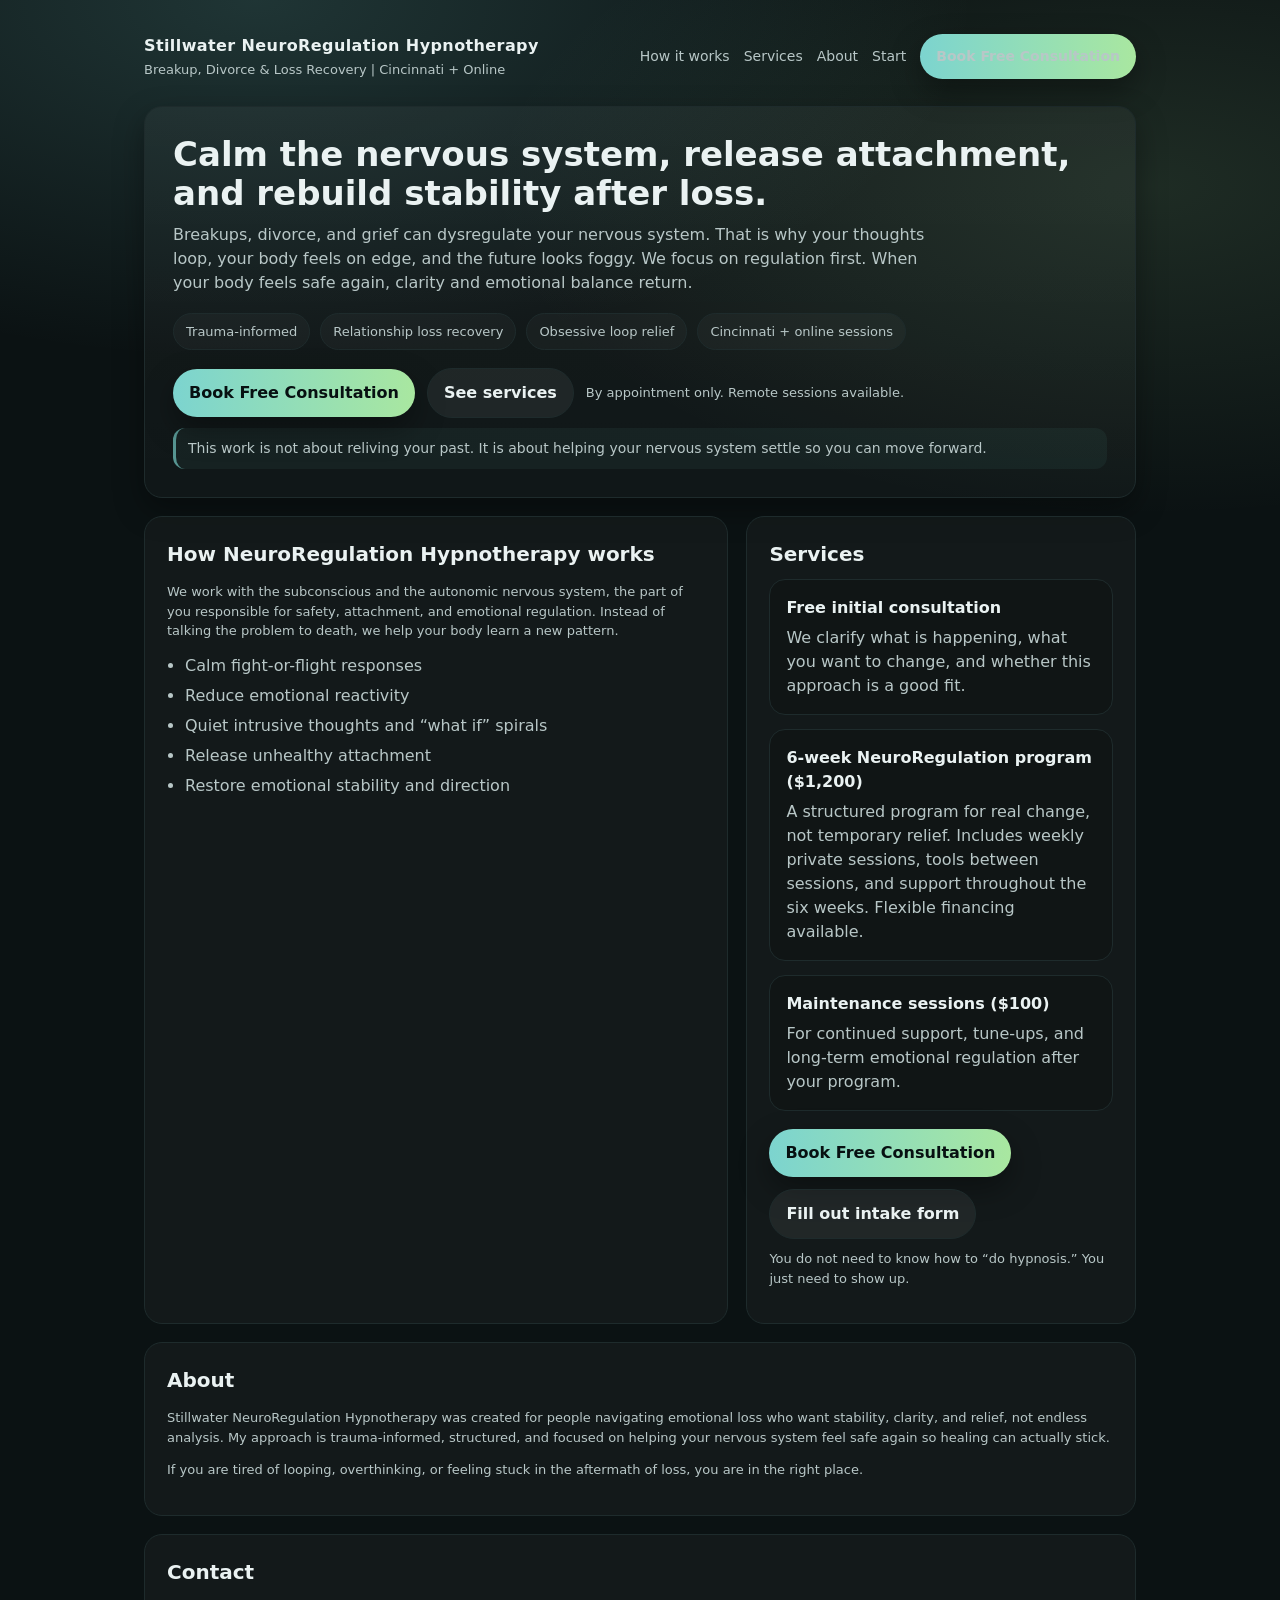
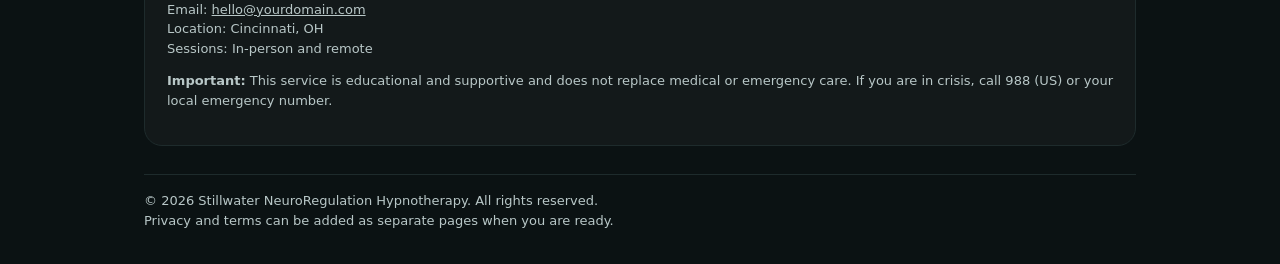
==== index.html @ e9eb73bf "Rename index-html to index.html" ====
<!doctype html>
<html lang="en">
<head>
  <meta charset="utf-8" />
  <meta name="viewport" content="width=device-width,initial-scale=1" />
  <title>Stillwater NeuroRegulation Hypnotherapy | Breakup, Divorce & Loss Recovery | Cincinnati + Online</title>
  <meta name="description" content="Trauma-informed NeuroRegulation Hypnotherapy for breakup, divorce, and grief recovery. Calm the nervous system, reduce obsessive loops, and rebuild emotional stability. Free consultation. Cincinnati + online." />
  <meta name="robots" content="index,follow" />
  <link rel="canonical" href="https://YOUR-USERNAME.github.io/YOUR-REPO/" />

  <meta property="og:title" content="Stillwater NeuroRegulation Hypnotherapy" />
  <meta property="og:description" content="Breakup, divorce, and loss recovery. Calm the nervous system, release attachment, rebuild emotional stability. Free consultation. Cincinnati + online." />
  <meta property="og:type" content="website" />
  <meta property="og:url" content="https://Stillwater.github.io/YOUR-REPO/" />
  <meta property="og:image" content="https://Stillwater NeuroRegulation Hypnotherapy.github.io/YOUR-REPO/assets/og-image.jpg" />

  <meta name="twitter:card" content="summary_large_image" />

  <style>
    :root{
      --bg:#0b1213;
      --panel:#0f1a1b;
      --text:#eaf2f2;
      --muted:#b8c7c7;
      --line:#1e2b2c;
      --accent:#7cd4cf;
      --accent2:#a9e7a0;
      --btn:#7cd4cf;
      --btnText:#071011;
      --shadow: 0 12px 30px rgba(0,0,0,.35);
      --radius: 18px;
      --max: 1040px;
    }
    *{box-sizing:border-box}
    body{
      margin:0;
      font-family: ui-sans-serif, system-ui, -apple-system, Segoe UI, Roboto, Helvetica, Arial, "Apple Color Emoji","Segoe UI Emoji";
      background: radial-gradient(1200px 600px at 20% 0%, rgba(124,212,207,.18), transparent 60%),
                  radial-gradient(1200px 600px at 90% 10%, rgba(169,231,160,.12), transparent 55%),
                  var(--bg);
      color:var(--text);
      line-height:1.5;
    }
    a{color:inherit}
    .wrap{max-width:var(--max); margin:0 auto; padding:24px}
    header{
      display:flex; align-items:center; justify-content:space-between; gap:16px;
      padding:10px 0 18px 0;
    }
    .brand{
      display:flex; flex-direction:column; gap:2px;
    }
    .brand strong{letter-spacing:.4px; font-size:16px}
    .brand span{color:var(--muted); font-size:13px}
    .toplinks{display:flex; gap:14px; flex-wrap:wrap; align-items:center}
    .toplinks a{color:var(--muted); text-decoration:none; font-size:14px}
    .toplinks a:hover{color:var(--text)}
    .btn{
      display:inline-block;
      padding:12px 16px;
      border-radius:999px;
      background:linear-gradient(90deg, var(--btn), var(--accent2));
      color:var(--btnText);
      text-decoration:none;
      font-weight:700;
      box-shadow: var(--shadow);
      border:0;
    }
    .btn:hover{transform: translateY(-1px)}
    .hero{
      margin-top:8px;
      border:1px solid var(--line);
      background: linear-gradient(180deg, rgba(255,255,255,.04), rgba(255,255,255,.02));
      border-radius: var(--radius);
      padding:28px;
      box-shadow: var(--shadow);
    }
    .hero h1{margin:0 0 10px 0; font-size:34px; line-height:1.15}
    .hero p{margin:0 0 14px 0; color:var(--muted); max-width:780px}
    .chips{display:flex; gap:10px; flex-wrap:wrap; margin:18px 0 18px 0}
    .chip{
      padding:8px 12px;
      border-radius:999px;
      border:1px solid var(--line);
      background: rgba(255,255,255,.03);
      color:var(--muted);
      font-size:13px;
    }
    .grid{
      display:grid;
      grid-template-columns: 1.2fr .8fr;
      gap:18px;
      margin-top:18px;
    }
    @media (max-width: 920px){
      .grid{grid-template-columns: 1fr}
      .hero h1{font-size:30px}
    }
    section.card{
      border:1px solid var(--line);
      background: rgba(255,255,255,.03);
      border-radius: var(--radius);
      padding:22px;
    }
    section.card h2{margin:0 0 10px 0; font-size:20px}
    .list{margin:10px 0 0 0; padding:0 0 0 18px; color:var(--muted)}
    .list li{margin:6px 0}
    .services{display:grid; gap:14px}
    .service{
      border:1px solid var(--line);
      background: rgba(0,0,0,.18);
      border-radius: 16px;
      padding:16px;
    }
    .service h3{margin:0 0 6px 0; font-size:16px}
    .service p{margin:0; color:var(--muted)}
    .price{font-weight:800; color:var(--text)}
    .cta{
      margin-top:18px;
      display:flex;
      gap:12px;
      flex-wrap:wrap;
      align-items:center;
    }
    .small{font-size:13px; color:var(--muted)}
    footer{
      margin:28px 0 10px 0;
      color:var(--muted);
      font-size:13px;
      border-top:1px solid var(--line);
      padding-top:16px;
    }
    .note{
      margin-top:10px;
      border-left:3px solid rgba(124,212,207,.65);
      padding:10px 12px;
      background: rgba(124,212,207,.06);
      border-radius: 12px;
      color:var(--muted);
      font-size:14px;
    }
  </style>

  <script type="application/ld+json">
  {
    "@context":"https://schema.org",
    "@type":"LocalBusiness",
    "name":"Stillwater NeuroRegulation Hypnotherapy",
    "description":"Trauma-informed NeuroRegulation Hypnotherapy for breakup, divorce, and loss recovery. Cincinnati + online.",
    "areaServed":["Cincinnati OH","Online"],
    "url":"https://YOUR-USERNAME.github.io/YOUR-REPO/",
    "telephone":"+1-XXX-XXX-XXXX",
    "email":"hello@yourdomain.com",
    "address":{
      "@type":"PostalAddress",
      "addressLocality":"Cincinnati",
      "addressRegion":"OH",
      "addressCountry":"US"
    }
  }
  </script>
</head>

<body>
  <div class="wrap">
    <header>
      <div class="brand">
        <strong>Stillwater NeuroRegulation Hypnotherapy</strong>
        <span>Breakup, Divorce & Loss Recovery | Cincinnati + Online</span>
      </div>
      <nav class="toplinks">
        <a href="#how">How it works</a>
        <a href="#services">Services</a>
        <a href="#about">About</a>
        <a href="#start">Start</a>
        <a class="btn" href=https://calendly.com/petrahypnosis/emotional-grounding-regulation-45-min target="_blank" rel="noreferrer">Book Free Consultation</a>
      </nav>
    </header>

    <main>
      <div class="hero">
        <h1>Calm the nervous system, release attachment, and rebuild stability after loss.</h1>
        <p>
          Breakups, divorce, and grief can dysregulate your nervous system. That is why your thoughts loop, your body feels on edge, and the future looks foggy.
          We focus on regulation first. When your body feels safe again, clarity and emotional balance return.
        </p>

        <div class="chips">
          <div class="chip">Trauma-informed</div>
          <div class="chip">Relationship loss recovery</div>
          <div class="chip">Obsessive loop relief</div>
          <div class="chip">Cincinnati + online sessions</div>
        </div>

        <div class="cta">
          <a class="btn" href="YOUR-CALENDLY-LINK" target="_blank" rel="noreferrer">Book Free Consultation</a>
          <a class="btn" style="background:rgba(255,255,255,.06); color:var(--text); border:1px solid var(--line); box-shadow:none" href="#services">See services</a>
          <span class="small">By appointment only. Remote sessions available.</span>
        </div>

        <div class="note">
          This work is not about reliving your past. It is about helping your nervous system settle so you can move forward.
        </div>
      </div>

      <div class="grid">
        <section class="card" id="how">
          <h2>How NeuroRegulation Hypnotherapy works</h2>
          <p class="small">
            We work with the subconscious and the autonomic nervous system, the part of you responsible for safety, attachment, and emotional regulation.
            Instead of talking the problem to death, we help your body learn a new pattern.
          </p>
          <ul class="list">
            <li>Calm fight-or-flight responses</li>
            <li>Reduce emotional reactivity</li>
            <li>Quiet intrusive thoughts and “what if” spirals</li>
            <li>Release unhealthy attachment</li>
            <li>Restore emotional stability and direction</li>
          </ul>
        </section>

        <section class="card" id="services">
          <h2>Services</h2>

          <div class="services">
            <div class="service">
              <h3>Free initial consultation</h3>
              <p>We clarify what is happening, what you want to change, and whether this approach is a good fit.</p>
            </div>

            <div class="service">
              <h3>6-week NeuroRegulation program <span class="price">($1,200)</span></h3>
              <p>
                A structured program for real change, not temporary relief. Includes weekly private sessions, tools between sessions, and support throughout the six weeks.
                Flexible financing available.
              </p>
            </div>

            <div class="service">
              <h3>Maintenance sessions <span class="price">($100)</span></h3>
              <p>For continued support, tune-ups, and long-term emotional regulation after your program.</p>
            </div>
          </div>

          <div class="cta" id="start">
            <a class="btn" href="YOUR-CALENDLY-LINK" target="_blank" rel="noreferrer">Book Free Consultation</a>
            <a class="btn" style="background:rgba(255,255,255,.06); color:var(--text); border:1px solid var(--line); box-shadow:none" href="YOUR-INTAKE-FORM-LINK" target="_blank" rel="noreferrer">Fill out intake form</a>
          </div>

          <p class="small" style="margin-top:10px">
            You do not need to know how to “do hypnosis.” You just need to show up.
          </p>
        </section>
      </div>

      <section class="card" id="about" style="margin-top:18px">
        <h2>About</h2>
        <p class="small">
          Stillwater NeuroRegulation Hypnotherapy was created for people navigating emotional loss who want stability, clarity, and relief, not endless analysis.
          My approach is trauma-informed, structured, and focused on helping your nervous system feel safe again so healing can actually stick.
        </p>
        <p class="small">
          If you are tired of looping, overthinking, or feeling stuck in the aftermath of loss, you are in the right place.
        </p>
      </section>

      <section class="card" style="margin-top:18px">
        <h2>Contact</h2>
        <p class="small">
          Email: <a href="mailto:hello@yourdomain.com">hello@yourdomain.com</a><br />
          Location: Cincinnati, OH<br />
          Sessions: In-person and remote
        </p>
        <p class="small">
          <strong>Important:</strong> This service is educational and supportive and does not replace medical or emergency care.
          If you are in crisis, call 988 (US) or your local emergency number.
        </p>
      </section>
    </main>

    <footer>
      <div>© <span id="y"></span> Stillwater NeuroRegulation Hypnotherapy. All rights reserved.</div>
      <div class="small">Privacy and terms can be added as separate pages when you are ready.</div>
    </footer>
  </div>

  <script>
    document.getElementById("y").textContent = new Date().getFullYear();
  </script>
</body>
</html>
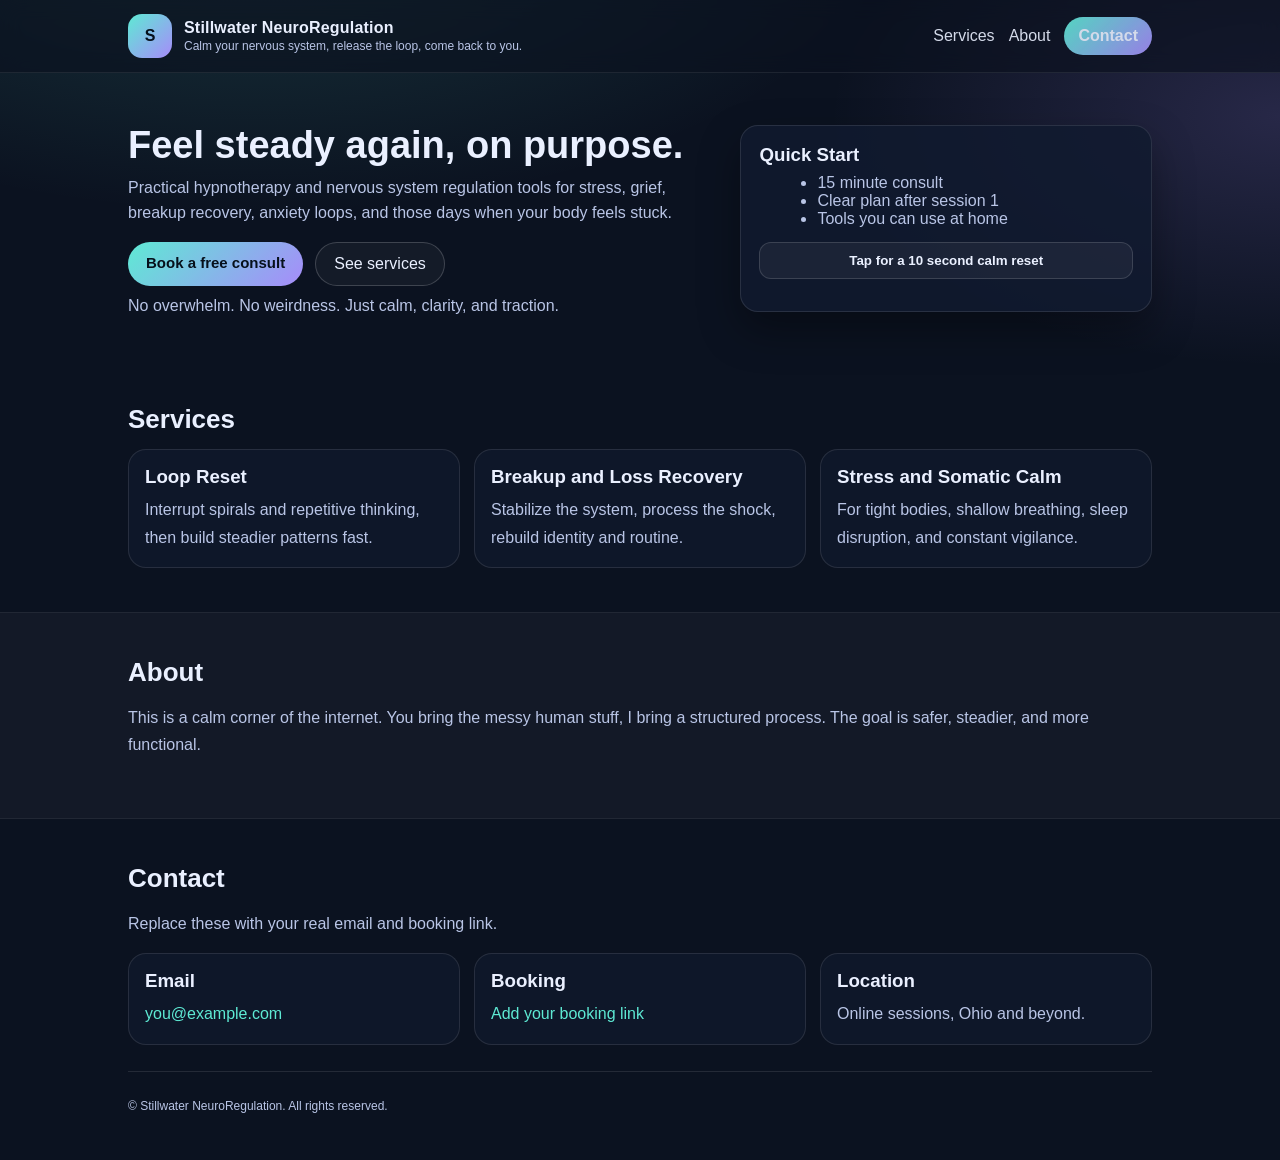
==== commit aa1e0651: "Revise index.html for SEO and content updates Updated meta tags and styles for improved SEO and user" ====
--- a/index.html
+++ b/index.html
@@ -2,290 +2,120 @@
 <html lang="en">
 <head>
   <meta charset="utf-8" />
-  <meta name="viewport" content="width=device-width,initial-scale=1" />
-  <title>Stillwater NeuroRegulation Hypnotherapy | Breakup, Divorce & Loss Recovery | Cincinnati + Online</title>
-  <meta name="description" content="Trauma-informed NeuroRegulation Hypnotherapy for breakup, divorce, and grief recovery. Calm the nervous system, reduce obsessive loops, and rebuild emotional stability. Free consultation. Cincinnati + online." />
-  <meta name="robots" content="index,follow" />
-  <link rel="canonical" href="https://YOUR-USERNAME.github.io/YOUR-REPO/" />
+  <meta name="viewport" content="width=device-width, initial-scale=1" />
+  <title>Stillwater NeuroRegulation Hypnotherapy</title>
+  <meta name="description" content="Calm your nervous system, release stress loops, and feel like yourself again." />
 
   <meta property="og:title" content="Stillwater NeuroRegulation Hypnotherapy" />
-  <meta property="og:description" content="Breakup, divorce, and loss recovery. Calm the nervous system, release attachment, rebuild emotional stability. Free consultation. Cincinnati + online." />
+  <meta property="og:description" content="Calm your nervous system, release stress loops, and feel like yourself again." />
   <meta property="og:type" content="website" />
-  <meta property="og:url" content="https://Stillwater.github.io/YOUR-REPO/" />
-  <meta property="og:image" content="https://Stillwater NeuroRegulation Hypnotherapy.github.io/YOUR-REPO/assets/og-image.jpg" />
 
-  <meta name="twitter:card" content="summary_large_image" />
-
-  <style>
-    :root{
-      --bg:#0b1213;
-      --panel:#0f1a1b;
-      --text:#eaf2f2;
-      --muted:#b8c7c7;
-      --line:#1e2b2c;
-      --accent:#7cd4cf;
-      --accent2:#a9e7a0;
-      --btn:#7cd4cf;
-      --btnText:#071011;
-      --shadow: 0 12px 30px rgba(0,0,0,.35);
-      --radius: 18px;
-      --max: 1040px;
-    }
-    *{box-sizing:border-box}
-    body{
-      margin:0;
-      font-family: ui-sans-serif, system-ui, -apple-system, Segoe UI, Roboto, Helvetica, Arial, "Apple Color Emoji","Segoe UI Emoji";
-      background: radial-gradient(1200px 600px at 20% 0%, rgba(124,212,207,.18), transparent 60%),
-                  radial-gradient(1200px 600px at 90% 10%, rgba(169,231,160,.12), transparent 55%),
-                  var(--bg);
-      color:var(--text);
-      line-height:1.5;
-    }
-    a{color:inherit}
-    .wrap{max-width:var(--max); margin:0 auto; padding:24px}
-    header{
-      display:flex; align-items:center; justify-content:space-between; gap:16px;
-      padding:10px 0 18px 0;
-    }
-    .brand{
-      display:flex; flex-direction:column; gap:2px;
-    }
-    .brand strong{letter-spacing:.4px; font-size:16px}
-    .brand span{color:var(--muted); font-size:13px}
-    .toplinks{display:flex; gap:14px; flex-wrap:wrap; align-items:center}
-    .toplinks a{color:var(--muted); text-decoration:none; font-size:14px}
-    .toplinks a:hover{color:var(--text)}
-    .btn{
-      display:inline-block;
-      padding:12px 16px;
-      border-radius:999px;
-      background:linear-gradient(90deg, var(--btn), var(--accent2));
-      color:var(--btnText);
-      text-decoration:none;
-      font-weight:700;
-      box-shadow: var(--shadow);
-      border:0;
-    }
-    .btn:hover{transform: translateY(-1px)}
-    .hero{
-      margin-top:8px;
-      border:1px solid var(--line);
-      background: linear-gradient(180deg, rgba(255,255,255,.04), rgba(255,255,255,.02));
-      border-radius: var(--radius);
-      padding:28px;
-      box-shadow: var(--shadow);
-    }
-    .hero h1{margin:0 0 10px 0; font-size:34px; line-height:1.15}
-    .hero p{margin:0 0 14px 0; color:var(--muted); max-width:780px}
-    .chips{display:flex; gap:10px; flex-wrap:wrap; margin:18px 0 18px 0}
-    .chip{
-      padding:8px 12px;
-      border-radius:999px;
-      border:1px solid var(--line);
-      background: rgba(255,255,255,.03);
-      color:var(--muted);
-      font-size:13px;
-    }
-    .grid{
-      display:grid;
-      grid-template-columns: 1.2fr .8fr;
-      gap:18px;
-      margin-top:18px;
-    }
-    @media (max-width: 920px){
-      .grid{grid-template-columns: 1fr}
-      .hero h1{font-size:30px}
-    }
-    section.card{
-      border:1px solid var(--line);
-      background: rgba(255,255,255,.03);
-      border-radius: var(--radius);
-      padding:22px;
-    }
-    section.card h2{margin:0 0 10px 0; font-size:20px}
-    .list{margin:10px 0 0 0; padding:0 0 0 18px; color:var(--muted)}
-    .list li{margin:6px 0}
-    .services{display:grid; gap:14px}
-    .service{
-      border:1px solid var(--line);
-      background: rgba(0,0,0,.18);
-      border-radius: 16px;
-      padding:16px;
-    }
-    .service h3{margin:0 0 6px 0; font-size:16px}
-    .service p{margin:0; color:var(--muted)}
-    .price{font-weight:800; color:var(--text)}
-    .cta{
-      margin-top:18px;
-      display:flex;
-      gap:12px;
-      flex-wrap:wrap;
-      align-items:center;
-    }
-    .small{font-size:13px; color:var(--muted)}
-    footer{
-      margin:28px 0 10px 0;
-      color:var(--muted);
-      font-size:13px;
-      border-top:1px solid var(--line);
-      padding-top:16px;
-    }
-    .note{
-      margin-top:10px;
-      border-left:3px solid rgba(124,212,207,.65);
-      padding:10px 12px;
-      background: rgba(124,212,207,.06);
-      border-radius: 12px;
-      color:var(--muted);
-      font-size:14px;
-    }
-  </style>
-
-  <script type="application/ld+json">
-  {
-    "@context":"https://schema.org",
-    "@type":"LocalBusiness",
-    "name":"Stillwater NeuroRegulation Hypnotherapy",
-    "description":"Trauma-informed NeuroRegulation Hypnotherapy for breakup, divorce, and loss recovery. Cincinnati + online.",
-    "areaServed":["Cincinnati OH","Online"],
-    "url":"https://YOUR-USERNAME.github.io/YOUR-REPO/",
-    "telephone":"+1-XXX-XXX-XXXX",
-    "email":"hello@yourdomain.com",
-    "address":{
-      "@type":"PostalAddress",
-      "addressLocality":"Cincinnati",
-      "addressRegion":"OH",
-      "addressCountry":"US"
-    }
-  }
-  </script>
+  <link rel="stylesheet" href="styles.css" />
 </head>
-
 <body>
-  <div class="wrap">
-    <header>
+  <header class="top">
+    <div class="wrap">
       <div class="brand">
-        <strong>Stillwater NeuroRegulation Hypnotherapy</strong>
-        <span>Breakup, Divorce & Loss Recovery | Cincinnati + Online</span>
+        <div class="logo" aria-hidden="true">S</div>
+        <div>
+          <h1>Stillwater NeuroRegulation</h1>
+          <p class="tag">Calm your nervous system, release the loop, come back to you.</p>
+        </div>
       </div>
-      <nav class="toplinks">
-        <a href="#how">How it works</a>
+      <nav class="nav">
         <a href="#services">Services</a>
         <a href="#about">About</a>
-        <a href="#start">Start</a>
-        <a class="btn" href=https://calendly.com/petrahypnosis/emotional-grounding-regulation-45-min target="_blank" rel="noreferrer">Book Free Consultation</a>
+        <a href="#contact" class="btn">Contact</a>
       </nav>
-    </header>
+    </div>
+  </header>
 
-    <main>
-      <div class="hero">
-        <h1>Calm the nervous system, release attachment, and rebuild stability after loss.</h1>
-        <p>
-          Breakups, divorce, and grief can dysregulate your nervous system. That is why your thoughts loop, your body feels on edge, and the future looks foggy.
-          We focus on regulation first. When your body feels safe again, clarity and emotional balance return.
-        </p>
-
-        <div class="chips">
-          <div class="chip">Trauma-informed</div>
-          <div class="chip">Relationship loss recovery</div>
-          <div class="chip">Obsessive loop relief</div>
-          <div class="chip">Cincinnati + online sessions</div>
+  <main>
+    <section class="hero">
+      <div class="wrap hero-grid">
+        <div>
+          <h2>Feel steady again, on purpose.</h2>
+          <p>
+            Practical hypnotherapy and nervous system regulation tools for stress, grief, breakup recovery,
+            anxiety loops, and those days when your body feels stuck.
+          </p>
+          <div class="cta">
+            <a class="btn big" href="#contact">Book a free consult</a>
+            <a class="ghost big" href="#services">See services</a>
+          </div>
+          <p class="micro">No overwhelm. No weirdness. Just calm, clarity, and traction.</p>
         </div>
 
-        <div class="cta">
-          <a class="btn" href="YOUR-CALENDLY-LINK" target="_blank" rel="noreferrer">Book Free Consultation</a>
-          <a class="btn" style="background:rgba(255,255,255,.06); color:var(--text); border:1px solid var(--line); box-shadow:none" href="#services">See services</a>
-          <span class="small">By appointment only. Remote sessions available.</span>
+        <div class="card">
+          <h3>Quick Start</h3>
+          <ul>
+            <li>15 minute consult</li>
+            <li>Clear plan after session 1</li>
+            <li>Tools you can use at home</li>
+          </ul>
+          <button class="mini" id="calmBtn" type="button">Tap for a 10 second calm reset</button>
+          <p class="tiny" id="calmText" aria-live="polite"></p>
+        </div>
+      </div>
+    </section>
+
+    <section id="services" class="section">
+      <div class="wrap">
+        <h2>Services</h2>
+        <div class="grid">
+          <div class="tile">
+            <h3>Loop Reset</h3>
+            <p>Interrupt spirals and repetitive thinking, then build steadier patterns fast.</p>
+          </div>
+          <div class="tile">
+            <h3>Breakup and Loss Recovery</h3>
+            <p>Stabilize the system, process the shock, rebuild identity and routine.</p>
+          </div>
+          <div class="tile">
+            <h3>Stress and Somatic Calm</h3>
+            <p>For tight bodies, shallow breathing, sleep disruption, and constant vigilance.</p>
+          </div>
+        </div>
+      </div>
+    </section>
+
+    <section id="about" class="section alt">
+      <div class="wrap">
+        <h2>About</h2>
+        <p>
+          This is a calm corner of the internet. You bring the messy human stuff, I bring a structured process.
+          The goal is safer, steadier, and more functional.
+        </p>
+      </div>
+    </section>
+
+    <section id="contact" class="section">
+      <div class="wrap">
+        <h2>Contact</h2>
+        <p>Replace these with your real email and booking link.</p>
+
+        <div class="contact">
+          <div class="tile">
+            <h3>Email</h3>
+            <p><a href="mailto:you@example.com">you@example.com</a></p>
+          </div>
+          <div class="tile">
+            <h3>Booking</h3>
+            <p><a href="#">Add your booking link</a></p>
+          </div>
+          <div class="tile">
+            <h3>Location</h3>
+            <p>Online sessions, Ohio and beyond.</p>
+          </div>
         </div>
 
-        <div class="note">
-          This work is not about reliving your past. It is about helping your nervous system settle so you can move forward.
-        </div>
+        <footer class="footer">
+          <p class="tiny">© <span id="year"></span> Stillwater NeuroRegulation. All rights reserved.</p>
+        </footer>
       </div>
+    </section>
+  </main>
 
-      <div class="grid">
-        <section class="card" id="how">
-          <h2>How NeuroRegulation Hypnotherapy works</h2>
-          <p class="small">
-            We work with the subconscious and the autonomic nervous system, the part of you responsible for safety, attachment, and emotional regulation.
-            Instead of talking the problem to death, we help your body learn a new pattern.
-          </p>
-          <ul class="list">
-            <li>Calm fight-or-flight responses</li>
-            <li>Reduce emotional reactivity</li>
-            <li>Quiet intrusive thoughts and “what if” spirals</li>
-            <li>Release unhealthy attachment</li>
-            <li>Restore emotional stability and direction</li>
-          </ul>
-        </section>
-
-        <section class="card" id="services">
-          <h2>Services</h2>
-
-          <div class="services">
-            <div class="service">
-              <h3>Free initial consultation</h3>
-              <p>We clarify what is happening, what you want to change, and whether this approach is a good fit.</p>
-            </div>
-
-            <div class="service">
-              <h3>6-week NeuroRegulation program <span class="price">($1,200)</span></h3>
-              <p>
-                A structured program for real change, not temporary relief. Includes weekly private sessions, tools between sessions, and support throughout the six weeks.
-                Flexible financing available.
-              </p>
-            </div>
-
-            <div class="service">
-              <h3>Maintenance sessions <span class="price">($100)</span></h3>
-              <p>For continued support, tune-ups, and long-term emotional regulation after your program.</p>
-            </div>
-          </div>
-
-          <div class="cta" id="start">
-            <a class="btn" href="YOUR-CALENDLY-LINK" target="_blank" rel="noreferrer">Book Free Consultation</a>
-            <a class="btn" style="background:rgba(255,255,255,.06); color:var(--text); border:1px solid var(--line); box-shadow:none" href="YOUR-INTAKE-FORM-LINK" target="_blank" rel="noreferrer">Fill out intake form</a>
-          </div>
-
-          <p class="small" style="margin-top:10px">
-            You do not need to know how to “do hypnosis.” You just need to show up.
-          </p>
-        </section>
-      </div>
-
-      <section class="card" id="about" style="margin-top:18px">
-        <h2>About</h2>
-        <p class="small">
-          Stillwater NeuroRegulation Hypnotherapy was created for people navigating emotional loss who want stability, clarity, and relief, not endless analysis.
-          My approach is trauma-informed, structured, and focused on helping your nervous system feel safe again so healing can actually stick.
-        </p>
-        <p class="small">
-          If you are tired of looping, overthinking, or feeling stuck in the aftermath of loss, you are in the right place.
-        </p>
-      </section>
-
-      <section class="card" style="margin-top:18px">
-        <h2>Contact</h2>
-        <p class="small">
-          Email: <a href="mailto:hello@yourdomain.com">hello@yourdomain.com</a><br />
-          Location: Cincinnati, OH<br />
-          Sessions: In-person and remote
-        </p>
-        <p class="small">
-          <strong>Important:</strong> This service is educational and supportive and does not replace medical or emergency care.
-          If you are in crisis, call 988 (US) or your local emergency number.
-        </p>
-      </section>
-    </main>
-
-    <footer>
-      <div>© <span id="y"></span> Stillwater NeuroRegulation Hypnotherapy. All rights reserved.</div>
-      <div class="small">Privacy and terms can be added as separate pages when you are ready.</div>
-    </footer>
-  </div>
-
-  <script>
-    document.getElementById("y").textContent = new Date().getFullYear();
-  </script>
+  <script src="script.js"></script>
 </body>
 </html>
--- a/styles.css
+++ b/styles.css
@@ -0,0 +1,159 @@
+:root{
+  --bg: #0b1220;
+  --panel: #111b2f;
+  --text: #eaf0ff;
+  --muted: #b9c5e6;
+  --accent: #5eead4;
+  --accent2: #a78bfa;
+  --shadow: 0 18px 40px rgba(0,0,0,.35);
+  --radius: 18px;
+  --max: 1060px;
+}
+
+*{ box-sizing: border-box; }
+html,body{
+  margin:0; padding:0;
+  font-family: -apple-system, BlinkMacSystemFont, "Segoe UI", Roboto, Arial, sans-serif;
+  background:
+    radial-gradient(1200px 600px at 20% -10%, rgba(94,234,212,.18), transparent 55%),
+    radial-gradient(900px 500px at 100% 10%, rgba(167,139,250,.18), transparent 50%),
+    var(--bg);
+  color: var(--text);
+}
+
+a{ color: var(--accent); text-decoration:none; }
+a:hover{ text-decoration: underline; }
+
+.wrap{ max-width: var(--max); margin: 0 auto; padding: 0 18px; }
+
+.top{
+  position: sticky;
+  top: 0;
+  backdrop-filter: blur(10px);
+  background: rgba(11,18,32,.65);
+  border-bottom: 1px solid rgba(255,255,255,.08);
+  z-index: 50;
+}
+
+.top .wrap{
+  display:flex;
+  align-items:center;
+  justify-content: space-between;
+  padding: 14px 18px;
+}
+
+.brand{ display:flex; gap: 12px; align-items:center; }
+.logo{
+  width: 44px; height: 44px; border-radius: 14px;
+  display:grid; place-items:center;
+  background: linear-gradient(135deg, var(--accent), var(--accent2));
+  color: #06101b;
+  font-weight: 800;
+}
+h1{ font-size: 16px; margin:0; letter-spacing:.2px; }
+.tag{ margin:2px 0 0; font-size:12px; color: var(--muted); }
+
+.nav{ display:flex; gap:14px; align-items:center; }
+.nav a{ color: var(--text); opacity:.9; }
+.nav a:hover{ opacity:1; text-decoration:none; }
+
+.btn{
+  display:inline-block;
+  padding: 10px 14px;
+  border-radius: 999px;
+  background: linear-gradient(135deg, var(--accent), var(--accent2));
+  color: #06101b;
+  font-weight: 700;
+  border: none;
+}
+.btn:hover{ text-decoration:none; filter: brightness(1.05); }
+.btn.big{ padding: 12px 18px; font-size: 15px; }
+
+.ghost{
+  display:inline-block;
+  padding: 12px 18px;
+  border-radius: 999px;
+  border: 1px solid rgba(255,255,255,.18);
+  color: var(--text);
+  background: rgba(255,255,255,.04);
+}
+.ghost:hover{ text-decoration:none; background: rgba(255,255,255,.07); }
+
+.hero{ padding: 52px 0 28px; }
+.hero-grid{
+  display:grid;
+  grid-template-columns: 1.3fr .9fr;
+  gap: 18px;
+  align-items: start;
+}
+
+.hero h2{ margin:0 0 10px; font-size: 38px; line-height: 1.08; }
+.hero p{ margin:0 0 14px; color: var(--muted); font-size: 16px; line-height: 1.55; }
+
+.cta{ display:flex; gap:12px; flex-wrap:wrap; margin:16px 0 8px; }
+.micro{ font-size: 12px; color: rgba(234,240,255,.75); }
+
+.card{
+  background: rgba(17,27,47,.85);
+  border: 1px solid rgba(255,255,255,.10);
+  border-radius: var(--radius);
+  padding: 18px;
+  box-shadow: var(--shadow);
+}
+.card h3{ margin:0 0 8px; }
+.card ul{ margin:0 0 14px 18px; color: var(--muted); }
+.mini{
+  width:100%;
+  padding: 10px 12px;
+  border-radius: 12px;
+  border: 1px solid rgba(255,255,255,.14);
+  background: rgba(255,255,255,.05);
+  color: var(--text);
+  font-weight: 700;
+}
+.mini:hover{ background: rgba(255,255,255,.08); cursor:pointer; }
+.tiny{ font-size: 12px; color: rgba(234,240,255,.72); margin:10px 0 0; }
+
+.section{ padding: 44px 0; }
+.section h2{ margin:0 0 14px; font-size: 26px; }
+.section p{ color: var(--muted); line-height: 1.7; }
+
+.alt{
+  background: rgba(255,255,255,.03);
+  border-top: 1px solid rgba(255,255,255,.06);
+  border-bottom: 1px solid rgba(255,255,255,.06);
+}
+
+.grid{
+  display:grid;
+  grid-template-columns: repeat(3, 1fr);
+  gap: 14px;
+}
+
+.tile{
+  background: rgba(17,27,47,.65);
+  border: 1px solid rgba(255,255,255,.10);
+  border-radius: var(--radius);
+  padding: 16px;
+}
+.tile h3{ margin:0 0 8px; }
+.tile p{ margin:0; }
+
+.contact{
+  display:grid;
+  grid-template-columns: repeat(3, 1fr);
+  gap: 14px;
+  margin-top: 14px;
+}
+
+.footer{
+  margin-top: 26px;
+  border-top: 1px solid rgba(255,255,255,.10);
+  padding-top: 14px;
+}
+
+@media (max-width: 860px){
+  .hero-grid{ grid-template-columns: 1fr; }
+  .grid, .contact{ grid-template-columns: 1fr; }
+  .nav{ display:none; }
+}
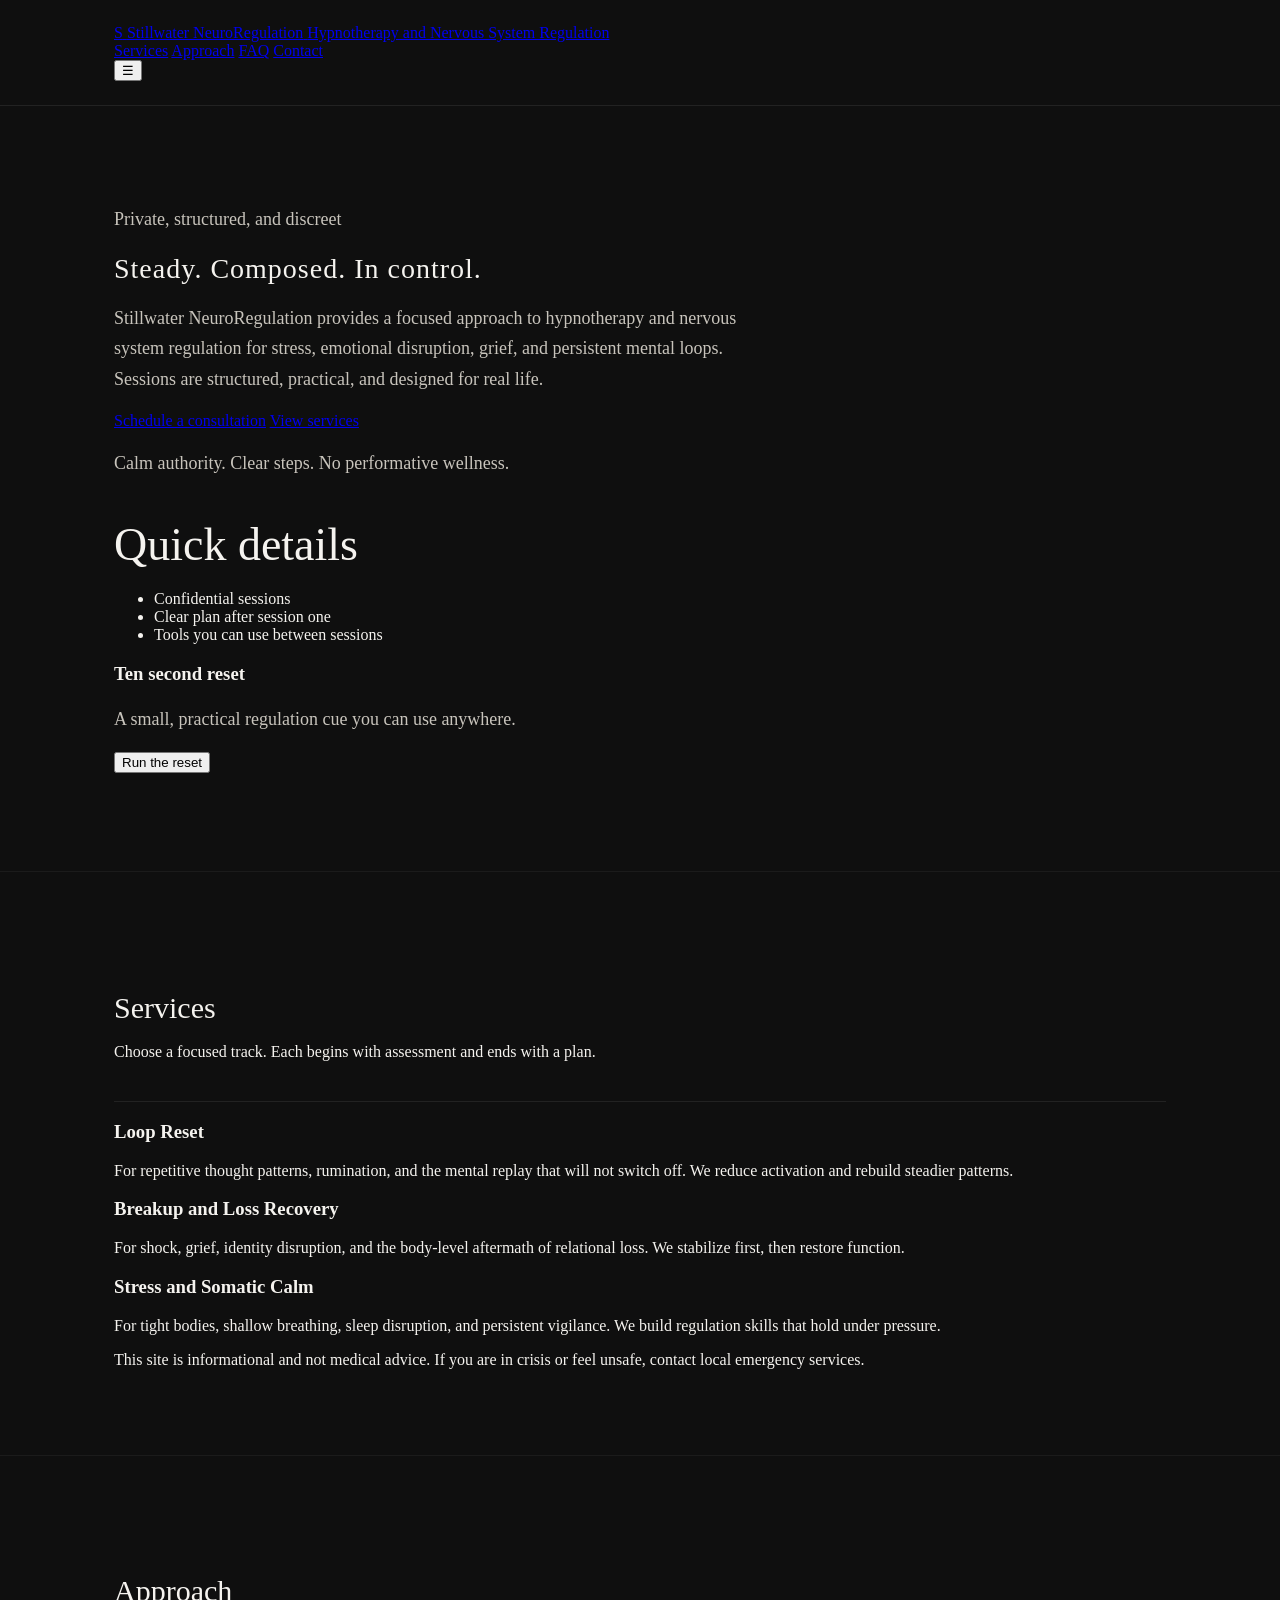
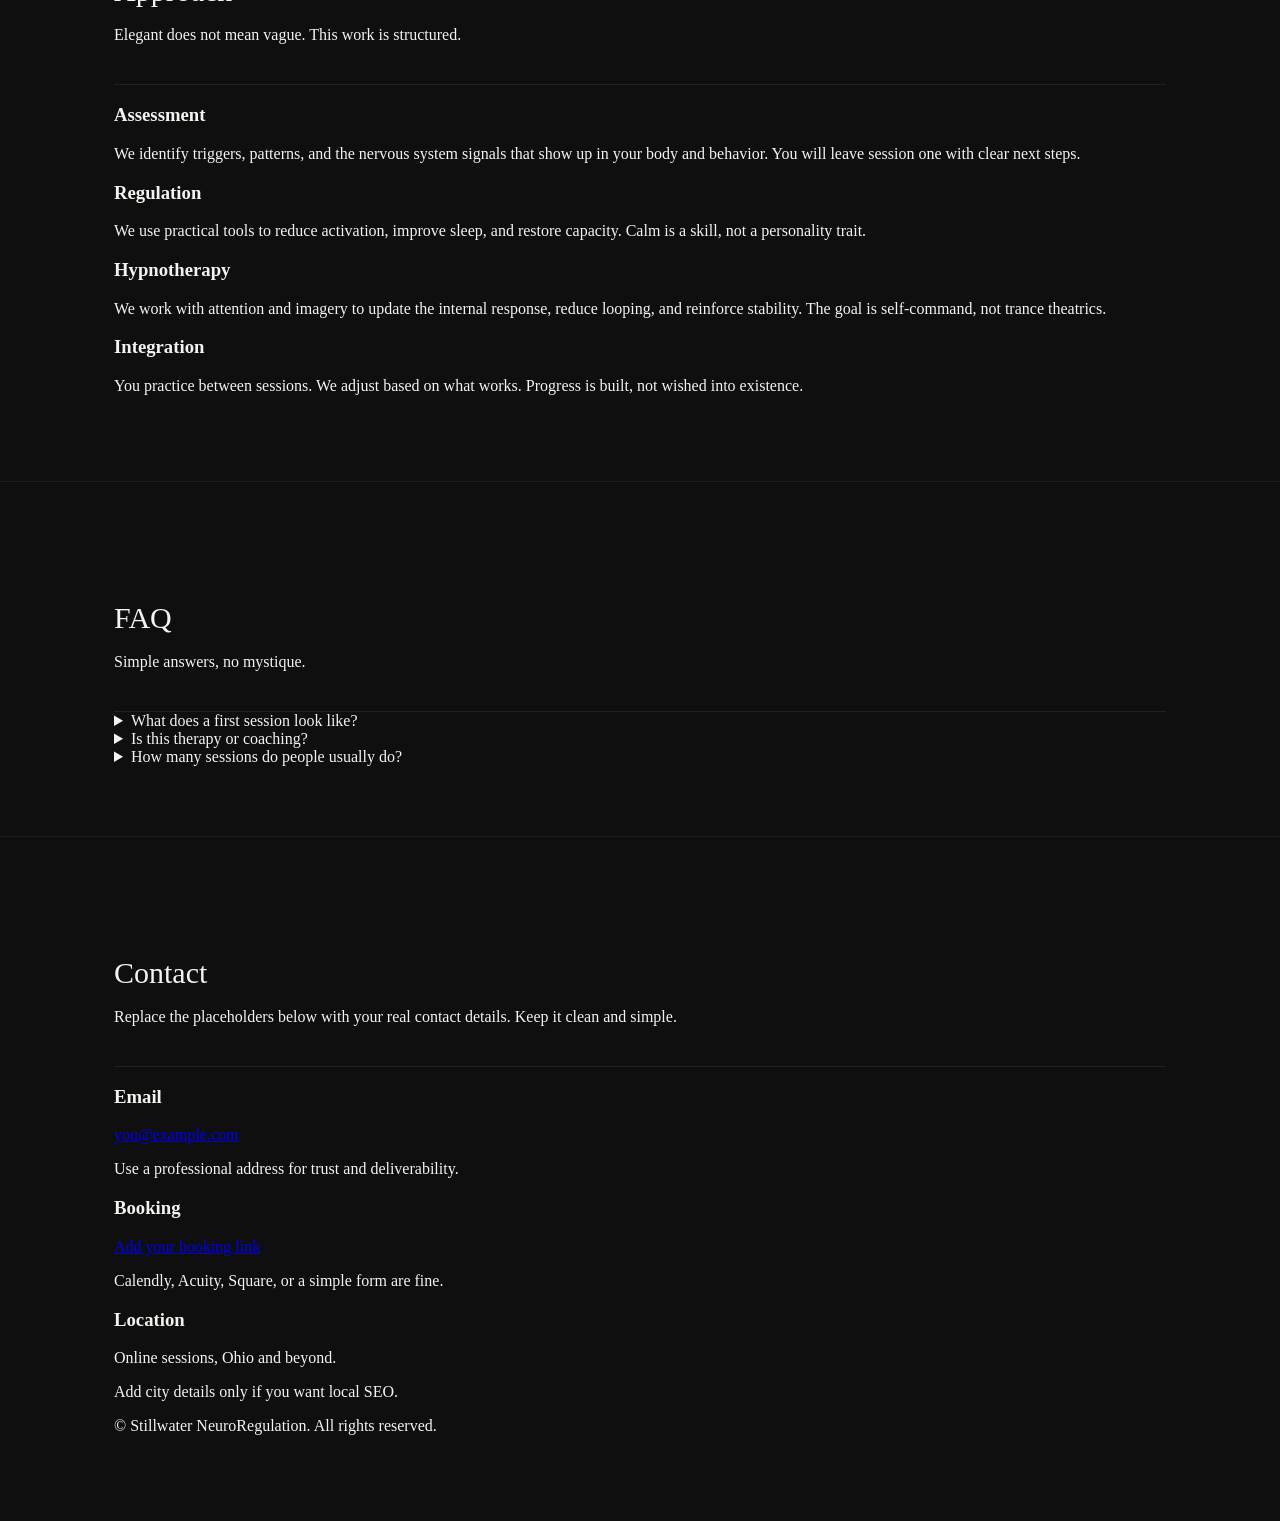
==== commit 17118384: "Revise meta descriptions and restructure HTML layout Updated the website's meta descriptions and imp" ====
--- a/index.html
+++ b/index.html
@@ -4,113 +4,249 @@
   <meta charset="utf-8" />
   <meta name="viewport" content="width=device-width, initial-scale=1" />
   <title>Stillwater NeuroRegulation Hypnotherapy</title>
-  <meta name="description" content="Calm your nervous system, release stress loops, and feel like yourself again." />
-
+  <meta name="description" content="Discreet hypnotherapy and nervous system regulation. Calm authority, structured care, and measurable progress." />
+
+  <!-- Open Graph -->
   <meta property="og:title" content="Stillwater NeuroRegulation Hypnotherapy" />
-  <meta property="og:description" content="Calm your nervous system, release stress loops, and feel like yourself again." />
+  <meta property="og:description" content="Discreet hypnotherapy and nervous system regulation. Calm authority, structured care, and measurable progress." />
   <meta property="og:type" content="website" />
+
+  <!-- Fonts: classy serif + modern sans -->
+  <link rel="preconnect" href="https://fonts.googleapis.com">
+  <link rel="preconnect" href="https://fonts.gstatic.com" crossorigin>
+  <link href="https://fonts.googleapis.com/css2?family=Fraunces:opsz,wght@9..144,300;9..144,400;9..144,600&family=Inter:wght@300;400;500;600&display=swap" rel="stylesheet">
 
   <link rel="stylesheet" href="styles.css" />
 </head>
+
 <body>
-  <header class="top">
-    <div class="wrap">
-      <div class="brand">
-        <div class="logo" aria-hidden="true">S</div>
-        <div>
-          <h1>Stillwater NeuroRegulation</h1>
-          <p class="tag">Calm your nervous system, release the loop, come back to you.</p>
-        </div>
-      </div>
-      <nav class="nav">
+  <header class="site-header">
+    <div class="wrap header-row">
+      <a class="brand" href="#top" aria-label="Stillwater NeuroRegulation home">
+        <span class="mark" aria-hidden="true">S</span>
+        <span class="brand-text">
+          <span class="brand-name">Stillwater NeuroRegulation</span>
+          <span class="brand-sub">Hypnotherapy and Nervous System Regulation</span>
+        </span>
+      </a>
+
+      <nav class="nav" aria-label="Primary">
         <a href="#services">Services</a>
-        <a href="#about">About</a>
-        <a href="#contact" class="btn">Contact</a>
+        <a href="#approach">Approach</a>
+        <a href="#faq">FAQ</a>
+        <a class="btn btn-gold" href="#contact">Contact</a>
       </nav>
+
+      <button class="nav-toggle" id="navToggle" type="button" aria-label="Open menu" aria-controls="mobileNav" aria-expanded="false">
+        ☰
+      </button>
+    </div>
+
+    <div class="mobile-nav" id="mobileNav" hidden>
+      <a href="#services">Services</a>
+      <a href="#approach">Approach</a>
+      <a href="#faq">FAQ</a>
+      <a class="btn btn-gold" href="#contact">Contact</a>
     </div>
   </header>
 
-  <main>
+  <main id="top">
     <section class="hero">
       <div class="wrap hero-grid">
-        <div>
-          <h2>Feel steady again, on purpose.</h2>
+        <div class="hero-copy">
+          <p class="kicker">Private, structured, and discreet</p>
+          <h1>Steady. Composed. In control.</h1>
+          <p class="lead">
+            Stillwater NeuroRegulation provides a focused approach to hypnotherapy and nervous system regulation
+            for stress, emotional disruption, grief, and persistent mental loops. Sessions are structured, practical,
+            and designed for real life.
+          </p>
+
+          <div class="cta-row">
+            <a class="btn btn-gold btn-lg" href="#contact">Schedule a consultation</a>
+            <a class="btn btn-ghost btn-lg" href="#services">View services</a>
+          </div>
+
+          <p class="micro">
+            Calm authority. Clear steps. No performative wellness.
+          </p>
+        </div>
+
+        <aside class="hero-card" aria-label="Quick details">
+          <h2 class="card-title">Quick details</h2>
+
+          <ul class="checklist">
+            <li>Confidential sessions</li>
+            <li>Clear plan after session one</li>
+            <li>Tools you can use between sessions</li>
+          </ul>
+
+          <div class="divider"></div>
+
+          <h3 class="card-subtitle">Ten second reset</h3>
+          <p class="card-text">
+            A small, practical regulation cue you can use anywhere.
+          </p>
+
+          <button class="btn btn-ghost" id="resetBtn" type="button">Run the reset</button>
+          <p class="reset-text" id="resetText" aria-live="polite"></p>
+        </aside>
+      </div>
+    </section>
+
+    <section id="services" class="section">
+      <div class="wrap">
+        <header class="section-head">
+          <h2>Services</h2>
           <p>
-            Practical hypnotherapy and nervous system regulation tools for stress, grief, breakup recovery,
-            anxiety loops, and those days when your body feels stuck.
-          </p>
-          <div class="cta">
-            <a class="btn big" href="#contact">Book a free consult</a>
-            <a class="ghost big" href="#services">See services</a>
-          </div>
-          <p class="micro">No overwhelm. No weirdness. Just calm, clarity, and traction.</p>
-        </div>
-
-        <div class="card">
-          <h3>Quick Start</h3>
-          <ul>
-            <li>15 minute consult</li>
-            <li>Clear plan after session 1</li>
-            <li>Tools you can use at home</li>
-          </ul>
-          <button class="mini" id="calmBtn" type="button">Tap for a 10 second calm reset</button>
-          <p class="tiny" id="calmText" aria-live="polite"></p>
-        </div>
-      </div>
-    </section>
-
-    <section id="services" class="section">
-      <div class="wrap">
-        <h2>Services</h2>
-        <div class="grid">
-          <div class="tile">
+            Choose a focused track. Each begins with assessment and ends with a plan.
+          </p>
+        </header>
+
+        <div class="grid-3">
+          <article class="tile">
             <h3>Loop Reset</h3>
-            <p>Interrupt spirals and repetitive thinking, then build steadier patterns fast.</p>
-          </div>
-          <div class="tile">
+            <p>
+              For repetitive thought patterns, rumination, and the mental replay that will not switch off.
+              We reduce activation and rebuild steadier patterns.
+            </p>
+          </article>
+
+          <article class="tile">
             <h3>Breakup and Loss Recovery</h3>
-            <p>Stabilize the system, process the shock, rebuild identity and routine.</p>
-          </div>
-          <div class="tile">
+            <p>
+              For shock, grief, identity disruption, and the body-level aftermath of relational loss.
+              We stabilize first, then restore function.
+            </p>
+          </article>
+
+          <article class="tile">
             <h3>Stress and Somatic Calm</h3>
-            <p>For tight bodies, shallow breathing, sleep disruption, and constant vigilance.</p>
-          </div>
-        </div>
-      </div>
-    </section>
-
-    <section id="about" class="section alt">
-      <div class="wrap">
-        <h2>About</h2>
-        <p>
-          This is a calm corner of the internet. You bring the messy human stuff, I bring a structured process.
-          The goal is safer, steadier, and more functional.
+            <p>
+              For tight bodies, shallow breathing, sleep disruption, and persistent vigilance.
+              We build regulation skills that hold under pressure.
+            </p>
+          </article>
+        </div>
+
+        <p class="note">
+          This site is informational and not medical advice. If you are in crisis or feel unsafe, contact local emergency services.
         </p>
       </div>
     </section>
 
-    <section id="contact" class="section">
-      <div class="wrap">
-        <h2>Contact</h2>
-        <p>Replace these with your real email and booking link.</p>
-
-        <div class="contact">
+    <section id="approach" class="section section-alt">
+      <div class="wrap">
+        <header class="section-head">
+          <h2>Approach</h2>
+          <p>
+            Elegant does not mean vague. This work is structured.
+          </p>
+        </header>
+
+        <div class="grid-2">
+          <div class="tile">
+            <h3>Assessment</h3>
+            <p>
+              We identify triggers, patterns, and the nervous system signals that show up in your body and behavior.
+              You will leave session one with clear next steps.
+            </p>
+          </div>
+
+          <div class="tile">
+            <h3>Regulation</h3>
+            <p>
+              We use practical tools to reduce activation, improve sleep, and restore capacity.
+              Calm is a skill, not a personality trait.
+            </p>
+          </div>
+
+          <div class="tile">
+            <h3>Hypnotherapy</h3>
+            <p>
+              We work with attention and imagery to update the internal response, reduce looping, and reinforce stability.
+              The goal is self-command, not trance theatrics.
+            </p>
+          </div>
+
+          <div class="tile">
+            <h3>Integration</h3>
+            <p>
+              You practice between sessions. We adjust based on what works.
+              Progress is built, not wished into existence.
+            </p>
+          </div>
+        </div>
+      </div>
+    </section>
+
+    <section id="faq" class="section">
+      <div class="wrap">
+        <header class="section-head">
+          <h2>FAQ</h2>
+          <p>Simple answers, no mystique.</p>
+        </header>
+
+        <div class="faq">
+          <details class="faq-item">
+            <summary>What does a first session look like?</summary>
+            <p>
+              We clarify your goal, identify the pattern, and choose a practical track. You will leave with a plan and at least one
+              regulation tool to use immediately.
+            </p>
+          </details>
+
+          <details class="faq-item">
+            <summary>Is this therapy or coaching?</summary>
+            <p>
+              It is hypnotherapy with a regulation focus. It is structured and skills-based. It does not replace medical care.
+            </p>
+          </details>
+
+          <details class="faq-item">
+            <summary>How many sessions do people usually do?</summary>
+            <p>
+              It depends on the goal and severity. Many people feel meaningful relief within a small number of sessions, then shift
+              into maintenance or targeted work.
+            </p>
+          </details>
+        </div>
+      </div>
+    </section>
+
+    <section id="contact" class="section section-alt">
+      <div class="wrap">
+        <header class="section-head">
+          <h2>Contact</h2>
+          <p>
+            Replace the placeholders below with your real contact details. Keep it clean and simple.
+          </p>
+        </header>
+
+        <div class="grid-3">
           <div class="tile">
             <h3>Email</h3>
             <p><a href="mailto:you@example.com">you@example.com</a></p>
-          </div>
+            <p class="small">Use a professional address for trust and deliverability.</p>
+          </div>
+
           <div class="tile">
             <h3>Booking</h3>
-            <p><a href="#">Add your booking link</a></p>
-          </div>
+            <p><a href="#" aria-label="Booking link">Add your booking link</a></p>
+            <p class="small">Calendly, Acuity, Square, or a simple form are fine.</p>
+          </div>
+
           <div class="tile">
             <h3>Location</h3>
             <p>Online sessions, Ohio and beyond.</p>
-          </div>
-        </div>
-
-        <footer class="footer">
-          <p class="tiny">© <span id="year"></span> Stillwater NeuroRegulation. All rights reserved.</p>
+            <p class="small">Add city details only if you want local SEO.</p>
+          </div>
+        </div>
+
+        <footer class="site-footer">
+          <p class="footer-text">
+            © <span id="year"></span> Stillwater NeuroRegulation. All rights reserved.
+          </p>
         </footer>
       </div>
     </section>
--- a/styles.css
+++ b/styles.css
@@ -1,159 +1,98 @@
 :root{
-  --bg: #0b1220;
-  --panel: #111b2f;
-  --text: #eaf0ff;
-  --muted: #b9c5e6;
-  --accent: #5eead4;
-  --accent2: #a78bfa;
-  --shadow: 0 18px 40px rgba(0,0,0,.35);
+  --bg: #0f0f0f;
+  --panel: #171717;
+  --text: #f5f3ef;
+  --muted: #c8c4bc;
+  --gold1: #c6a85a;
+  --gold2: #8f7a3a;
   --radius: 18px;
-  --max: 1060px;
+  --max: 1100px;
 }
 
 *{ box-sizing: border-box; }
+
 html,body{
-  margin:0; padding:0;
-  font-family: -apple-system, BlinkMacSystemFont, "Segoe UI", Roboto, Arial, sans-serif;
-  background:
-    radial-gradient(1200px 600px at 20% -10%, rgba(94,234,212,.18), transparent 55%),
-    radial-gradient(900px 500px at 100% 10%, rgba(167,139,250,.18), transparent 50%),
-    var(--bg);
+  margin:0;
+  padding:0;
+  font-family: "Cormorant Garamond", Georgia, serif;
+  background: var(--bg);
   color: var(--text);
 }
 
-a{ color: var(--accent); text-decoration:none; }
-a:hover{ text-decoration: underline; }
-
-.wrap{ max-width: var(--max); margin: 0 auto; padding: 0 18px; }
-
-.top{
-  position: sticky;
-  top: 0;
-  backdrop-filter: blur(10px);
-  background: rgba(11,18,32,.65);
-  border-bottom: 1px solid rgba(255,255,255,.08);
-  z-index: 50;
+.wrap{
+  max-width: var(--max);
+  margin: 0 auto;
+  padding: 0 24px;
 }
 
-.top .wrap{
-  display:flex;
-  align-items:center;
-  justify-content: space-between;
-  padding: 14px 18px;
+header{
+  padding: 24px 0;
+  border-bottom: 1px solid rgba(255,255,255,0.08);
 }
 
-.brand{ display:flex; gap: 12px; align-items:center; }
-.logo{
-  width: 44px; height: 44px; border-radius: 14px;
-  display:grid; place-items:center;
-  background: linear-gradient(135deg, var(--accent), var(--accent2));
-  color: #06101b;
-  font-weight: 800;
-}
-h1{ font-size: 16px; margin:0; letter-spacing:.2px; }
-.tag{ margin:2px 0 0; font-size:12px; color: var(--muted); }
-
-.nav{ display:flex; gap:14px; align-items:center; }
-.nav a{ color: var(--text); opacity:.9; }
-.nav a:hover{ opacity:1; text-decoration:none; }
-
-.btn{
-  display:inline-block;
-  padding: 10px 14px;
-  border-radius: 999px;
-  background: linear-gradient(135deg, var(--accent), var(--accent2));
-  color: #06101b;
-  font-weight: 700;
-  border: none;
-}
-.btn:hover{ text-decoration:none; filter: brightness(1.05); }
-.btn.big{ padding: 12px 18px; font-size: 15px; }
-
-.ghost{
-  display:inline-block;
-  padding: 12px 18px;
-  border-radius: 999px;
-  border: 1px solid rgba(255,255,255,.18);
-  color: var(--text);
-  background: rgba(255,255,255,.04);
-}
-.ghost:hover{ text-decoration:none; background: rgba(255,255,255,.07); }
-
-.hero{ padding: 52px 0 28px; }
-.hero-grid{
-  display:grid;
-  grid-template-columns: 1.3fr .9fr;
-  gap: 18px;
-  align-items: start;
+h1{
+  font-size: 28px;
+  font-weight: 500;
+  letter-spacing: 1px;
+  margin:0;
 }
 
-.hero h2{ margin:0 0 10px; font-size: 38px; line-height: 1.08; }
-.hero p{ margin:0 0 14px; color: var(--muted); font-size: 16px; line-height: 1.55; }
-
-.cta{ display:flex; gap:12px; flex-wrap:wrap; margin:16px 0 8px; }
-.micro{ font-size: 12px; color: rgba(234,240,255,.75); }
-
-.card{
-  background: rgba(17,27,47,.85);
-  border: 1px solid rgba(255,255,255,.10);
-  border-radius: var(--radius);
-  padding: 18px;
-  box-shadow: var(--shadow);
-}
-.card h3{ margin:0 0 8px; }
-.card ul{ margin:0 0 14px 18px; color: var(--muted); }
-.mini{
-  width:100%;
-  padding: 10px 12px;
-  border-radius: 12px;
-  border: 1px solid rgba(255,255,255,.14);
-  background: rgba(255,255,255,.05);
-  color: var(--text);
-  font-weight: 700;
-}
-.mini:hover{ background: rgba(255,255,255,.08); cursor:pointer; }
-.tiny{ font-size: 12px; color: rgba(234,240,255,.72); margin:10px 0 0; }
-
-.section{ padding: 44px 0; }
-.section h2{ margin:0 0 14px; font-size: 26px; }
-.section p{ color: var(--muted); line-height: 1.7; }
-
-.alt{
-  background: rgba(255,255,255,.03);
-  border-top: 1px solid rgba(255,255,255,.06);
-  border-bottom: 1px solid rgba(255,255,255,.06);
+.tag{
+  color: var(--muted);
+  font-size: 14px;
+  margin-top: 6px;
 }
 
-.grid{
-  display:grid;
-  grid-template-columns: repeat(3, 1fr);
-  gap: 14px;
+.hero{
+  padding: 80px 0;
 }
 
-.tile{
-  background: rgba(17,27,47,.65);
-  border: 1px solid rgba(255,255,255,.10);
-  border-radius: var(--radius);
-  padding: 16px;
+.hero h2{
+  font-size: 46px;
+  font-weight: 400;
+  line-height: 1.2;
+  margin-bottom: 18px;
 }
-.tile h3{ margin:0 0 8px; }
-.tile p{ margin:0; }
 
-.contact{
-  display:grid;
-  grid-template-columns: repeat(3, 1fr);
-  gap: 14px;
-  margin-top: 14px;
+.hero p{
+  color: var(--muted);
+  font-size: 18px;
+  line-height: 1.7;
+  max-width: 650px;
+}
+
+.section{
+  padding: 70px 0;
+  border-top: 1px solid rgba(255,255,255,0.05);
+}
+
+.section h2{
+  font-size: 30px;
+  font-weight: 400;
+  margin-bottom: 18px;
+}
+
+.button{
+  display:inline-block;
+  padding: 14px 28px;
+  margin-top: 28px;
+  border-radius: 40px;
+  background: linear-gradient(135deg, var(--gold1), var(--gold2));
+  color: #111;
+  font-weight: 600;
+  letter-spacing: 0.5px;
+  text-decoration:none;
+  transition: all 0.3s ease;
+}
+
+.button:hover{
+  opacity: 0.9;
 }
 
 .footer{
-  margin-top: 26px;
-  border-top: 1px solid rgba(255,255,255,.10);
-  padding-top: 14px;
+  padding: 40px 0;
+  text-align:center;
+  font-size: 14px;
+  color: var(--muted);
+  border-top: 1px solid rgba(255,255,255,0.05);
 }
-
-@media (max-width: 860px){
-  .hero-grid{ grid-template-columns: 1fr; }
-  .grid, .contact{ grid-template-columns: 1fr; }
-  .nav{ display:none; }
-}
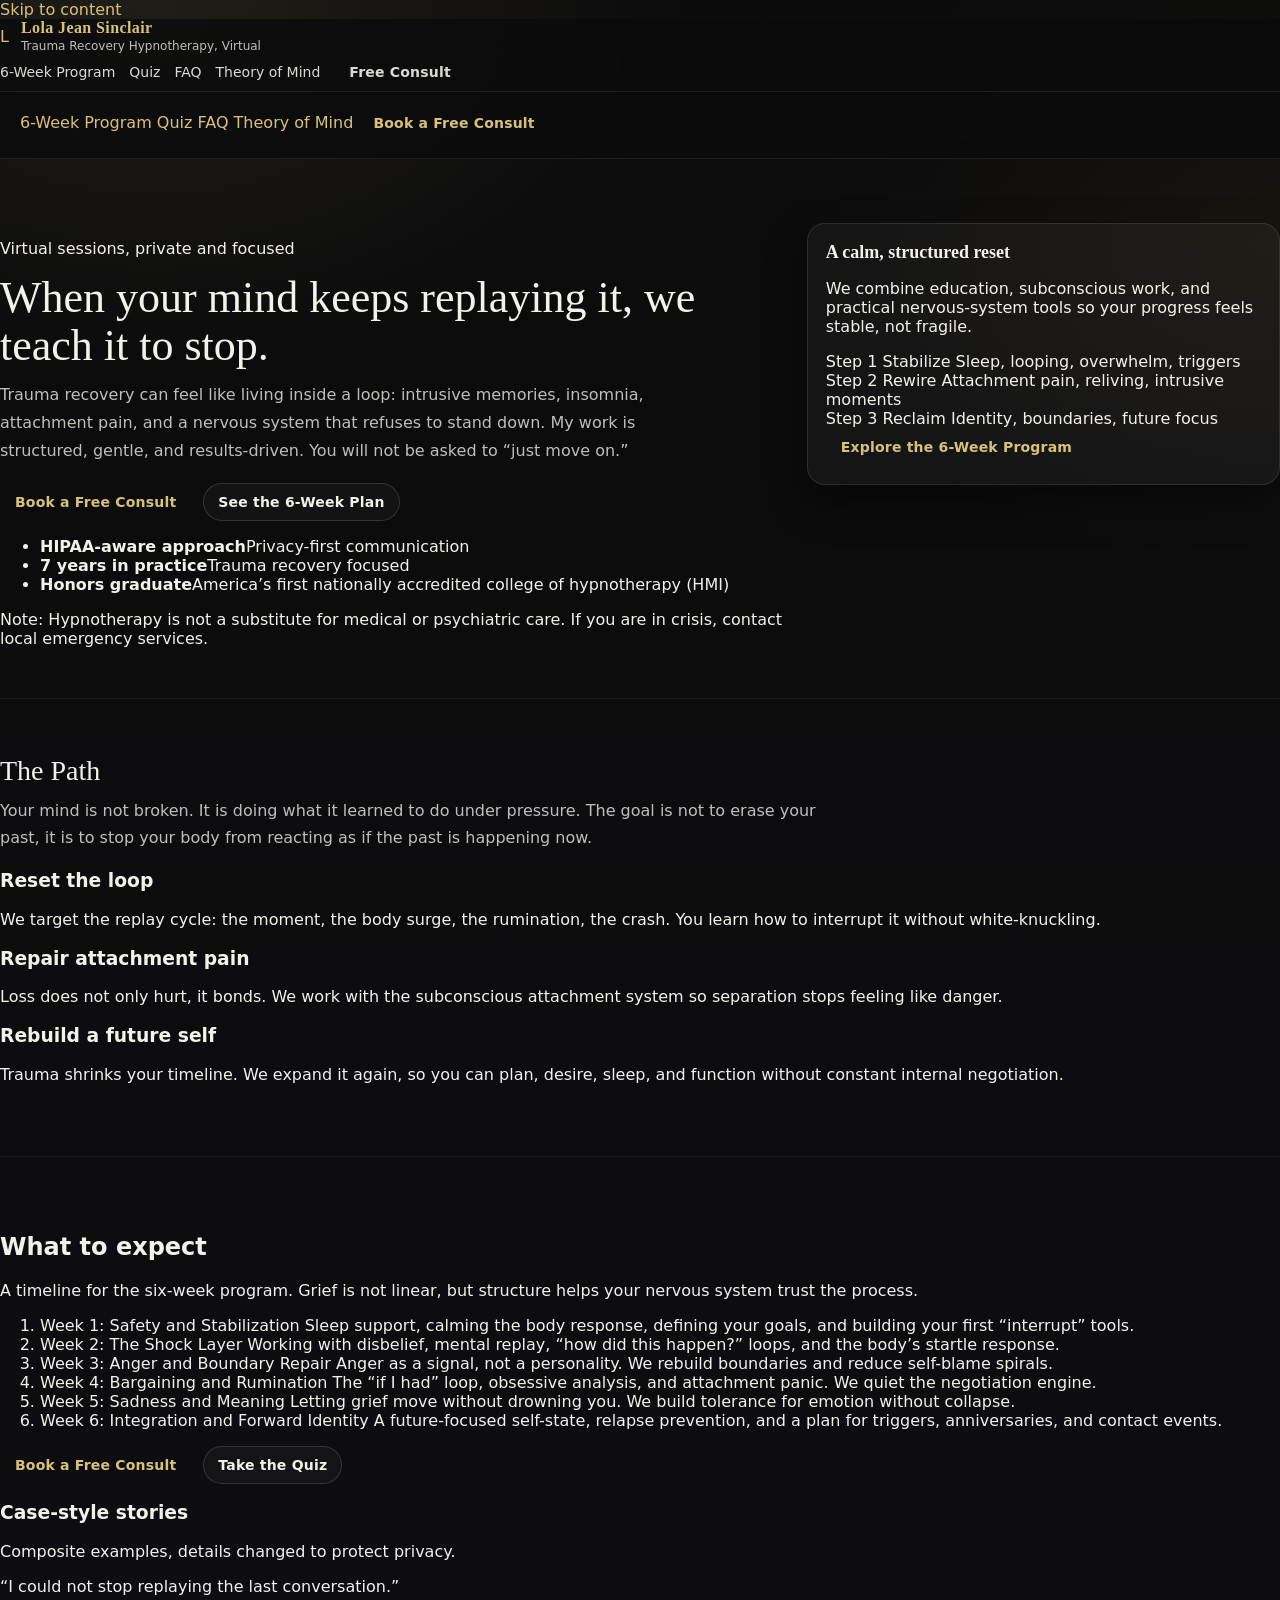
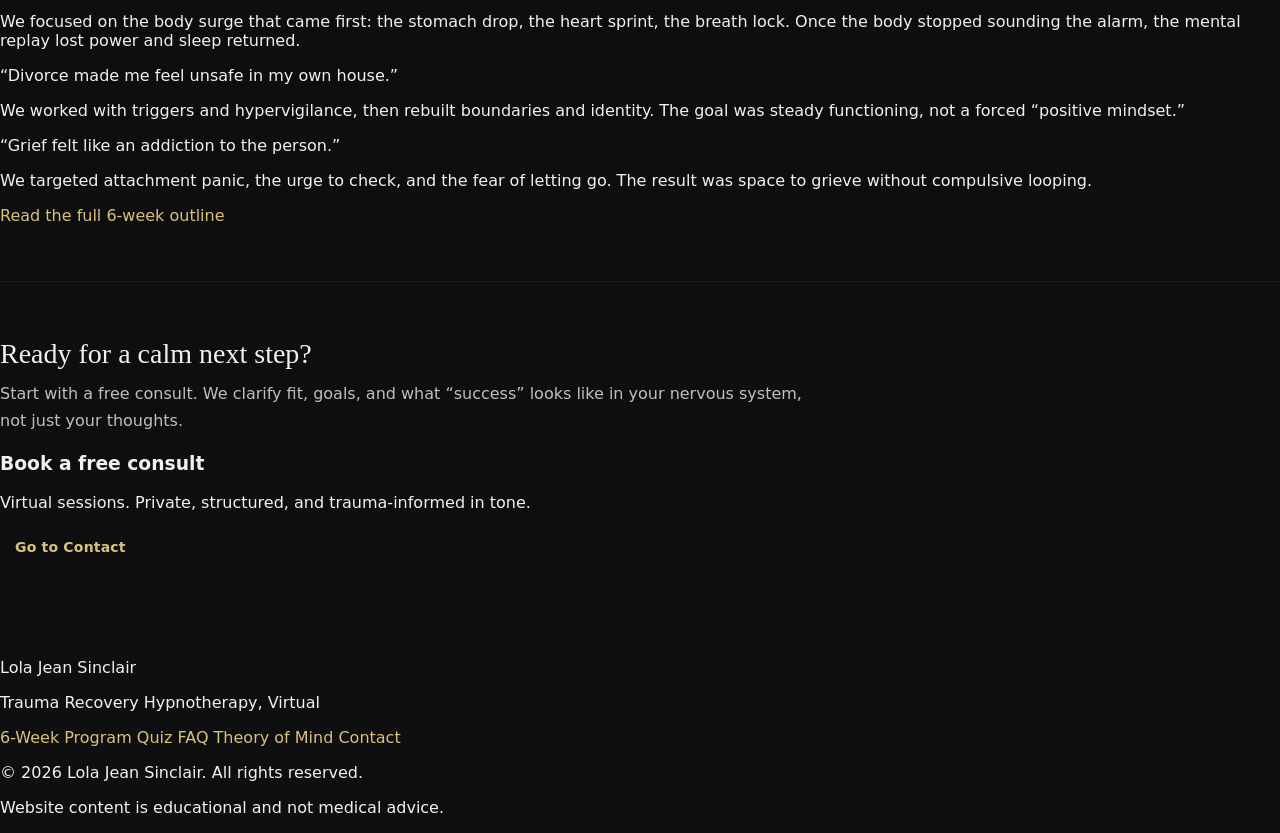
==== commit 5e6c4b03: "Update website content and branding details" ====
--- a/index.html
+++ b/index.html
@@ -3,254 +3,246 @@
 <head>
   <meta charset="utf-8" />
   <meta name="viewport" content="width=device-width, initial-scale=1" />
-  <title>Stillwater NeuroRegulation Hypnotherapy</title>
-  <meta name="description" content="Discreet hypnotherapy and nervous system regulation. Calm authority, structured care, and measurable progress." />
-
-  <!-- Open Graph -->
-  <meta property="og:title" content="Stillwater NeuroRegulation Hypnotherapy" />
-  <meta property="og:description" content="Discreet hypnotherapy and nervous system regulation. Calm authority, structured care, and measurable progress." />
-  <meta property="og:type" content="website" />
-
-  <!-- Fonts: classy serif + modern sans -->
-  <link rel="preconnect" href="https://fonts.googleapis.com">
-  <link rel="preconnect" href="https://fonts.gstatic.com" crossorigin>
-  <link href="https://fonts.googleapis.com/css2?family=Fraunces:opsz,wght@9..144,300;9..144,400;9..144,600&family=Inter:wght@300;400;500;600&display=swap" rel="stylesheet">
-
+  <title>Lola Jean Sinclair | Trauma Recovery Hypnotherapy (Virtual)</title>
+  <meta name="description" content="Luxurious, grounded hypnotherapy for trauma recovery, grief, looping thoughts, insomnia, and attachment pain. Virtual sessions. Book a free consult." />
   <link rel="stylesheet" href="styles.css" />
+  <link rel="icon" href="favicon.ico" />
 </head>
-
 <body>
+  <a class="skip-link" href="#main">Skip to content</a>
+
   <header class="site-header">
-    <div class="wrap header-row">
-      <a class="brand" href="#top" aria-label="Stillwater NeuroRegulation home">
-        <span class="mark" aria-hidden="true">S</span>
+    <div class="container header-inner">
+      <a class="brand" href="index.html" aria-label="Home">
+        <span class="brand-mark" aria-hidden="true">L</span>
         <span class="brand-text">
-          <span class="brand-name">Stillwater NeuroRegulation</span>
-          <span class="brand-sub">Hypnotherapy and Nervous System Regulation</span>
+          <span class="brand-name">Lola Jean Sinclair</span>
+          <span class="brand-sub">Trauma Recovery Hypnotherapy, Virtual</span>
         </span>
       </a>
 
       <nav class="nav" aria-label="Primary">
-        <a href="#services">Services</a>
-        <a href="#approach">Approach</a>
-        <a href="#faq">FAQ</a>
-        <a class="btn btn-gold" href="#contact">Contact</a>
+        <a href="program.html">6-Week Program</a>
+        <a href="quiz.html">Quiz</a>
+        <a href="faq.html">FAQ</a>
+        <a href="kappas-theory.html">Theory of Mind</a>
+        <a class="btn btn-small" href="contact.html">Free Consult</a>
       </nav>
 
-      <button class="nav-toggle" id="navToggle" type="button" aria-label="Open menu" aria-controls="mobileNav" aria-expanded="false">
-        ☰
+      <button class="nav-toggle" id="navToggle" aria-label="Open menu" aria-expanded="false">
+        <span aria-hidden="true">Menu</span>
       </button>
     </div>
 
     <div class="mobile-nav" id="mobileNav" hidden>
-      <a href="#services">Services</a>
-      <a href="#approach">Approach</a>
-      <a href="#faq">FAQ</a>
-      <a class="btn btn-gold" href="#contact">Contact</a>
+      <div class="container mobile-nav-inner">
+        <a href="program.html">6-Week Program</a>
+        <a href="quiz.html">Quiz</a>
+        <a href="faq.html">FAQ</a>
+        <a href="kappas-theory.html">Theory of Mind</a>
+        <a class="btn" href="contact.html">Book a Free Consult</a>
+      </div>
     </div>
   </header>
 
-  <main id="top">
+  <main id="main">
     <section class="hero">
-      <div class="wrap hero-grid">
+      <div class="container hero-grid">
         <div class="hero-copy">
-          <p class="kicker">Private, structured, and discreet</p>
-          <h1>Steady. Composed. In control.</h1>
+          <p class="eyebrow">Virtual sessions, private and focused</p>
+          <h1>When your mind keeps replaying it, we teach it to stop.</h1>
           <p class="lead">
-            Stillwater NeuroRegulation provides a focused approach to hypnotherapy and nervous system regulation
-            for stress, emotional disruption, grief, and persistent mental loops. Sessions are structured, practical,
-            and designed for real life.
+            Trauma recovery can feel like living inside a loop: intrusive memories, insomnia, attachment pain, and a nervous system that refuses to stand down.
+            My work is structured, gentle, and results-driven. You will not be asked to “just move on.”
           </p>
 
           <div class="cta-row">
-            <a class="btn btn-gold btn-lg" href="#contact">Schedule a consultation</a>
-            <a class="btn btn-ghost btn-lg" href="#services">View services</a>
-          </div>
-
-          <p class="micro">
-            Calm authority. Clear steps. No performative wellness.
+            <a class="btn" href="contact.html">Book a Free Consult</a>
+            <a class="btn btn-ghost" href="program.html">See the 6-Week Plan</a>
+          </div>
+
+          <ul class="trust-badges" aria-label="Credibility">
+            <li><strong>HIPAA-aware approach</strong><span>Privacy-first communication</span></li>
+            <li><strong>7 years in practice</strong><span>Trauma recovery focused</span></li>
+            <li><strong>Honors graduate</strong><span>America’s first nationally accredited college of hypnotherapy (HMI)</span></li>
+          </ul>
+
+          <p class="fineprint">
+            Note: Hypnotherapy is not a substitute for medical or psychiatric care. If you are in crisis, contact local emergency services.
           </p>
         </div>
 
-        <aside class="hero-card" aria-label="Quick details">
-          <h2 class="card-title">Quick details</h2>
-
-          <ul class="checklist">
-            <li>Confidential sessions</li>
-            <li>Clear plan after session one</li>
-            <li>Tools you can use between sessions</li>
-          </ul>
-
-          <div class="divider"></div>
-
-          <h3 class="card-subtitle">Ten second reset</h3>
-          <p class="card-text">
-            A small, practical regulation cue you can use anywhere.
+        <div class="hero-card" aria-label="What you get">
+          <div class="glass">
+            <h2 class="card-title">A calm, structured reset</h2>
+            <p class="card-sub">
+              We combine education, subconscious work, and practical nervous-system tools so your progress feels stable, not fragile.
+            </p>
+
+            <div class="mini-steps">
+              <div class="mini-step">
+                <span class="step-kicker">Step 1</span>
+                <span class="step-title">Stabilize</span>
+                <span class="step-desc">Sleep, looping, overwhelm, triggers</span>
+              </div>
+              <div class="mini-step">
+                <span class="step-kicker">Step 2</span>
+                <span class="step-title">Rewire</span>
+                <span class="step-desc">Attachment pain, reliving, intrusive moments</span>
+              </div>
+              <div class="mini-step">
+                <span class="step-kicker">Step 3</span>
+                <span class="step-title">Reclaim</span>
+                <span class="step-desc">Identity, boundaries, future focus</span>
+              </div>
+            </div>
+
+            <a class="btn btn-wide" href="program.html">Explore the 6-Week Program</a>
+          </div>
+        </div>
+      </div>
+    </section>
+
+    <section class="section">
+      <div class="container">
+        <div class="section-head">
+          <h2>The Path</h2>
+          <p>
+            Your mind is not broken. It is doing what it learned to do under pressure.
+            The goal is not to erase your past, it is to stop your body from reacting as if the past is happening now.
           </p>
-
-          <button class="btn btn-ghost" id="resetBtn" type="button">Run the reset</button>
-          <p class="reset-text" id="resetText" aria-live="polite"></p>
-        </aside>
-      </div>
-    </section>
-
-    <section id="services" class="section">
-      <div class="wrap">
-        <header class="section-head">
-          <h2>Services</h2>
-          <p>
-            Choose a focused track. Each begins with assessment and ends with a plan.
-          </p>
-        </header>
-
-        <div class="grid-3">
-          <article class="tile">
-            <h3>Loop Reset</h3>
-            <p>
-              For repetitive thought patterns, rumination, and the mental replay that will not switch off.
-              We reduce activation and rebuild steadier patterns.
+        </div>
+
+        <div class="cards">
+          <article class="card">
+            <h3>Reset the loop</h3>
+            <p>We target the replay cycle: the moment, the body surge, the rumination, the crash. You learn how to interrupt it without white-knuckling.</p>
+          </article>
+          <article class="card">
+            <h3>Repair attachment pain</h3>
+            <p>Loss does not only hurt, it bonds. We work with the subconscious attachment system so separation stops feeling like danger.</p>
+          </article>
+          <article class="card">
+            <h3>Rebuild a future self</h3>
+            <p>Trauma shrinks your timeline. We expand it again, so you can plan, desire, sleep, and function without constant internal negotiation.</p>
+          </article>
+        </div>
+      </div>
+    </section>
+
+    <section class="section alt">
+      <div class="container">
+        <div class="two-col">
+          <div>
+            <h2>What to expect</h2>
+            <p class="muted">
+              A timeline for the six-week program. Grief is not linear, but structure helps your nervous system trust the process.
             </p>
-          </article>
-
-          <article class="tile">
-            <h3>Breakup and Loss Recovery</h3>
-            <p>
-              For shock, grief, identity disruption, and the body-level aftermath of relational loss.
-              We stabilize first, then restore function.
-            </p>
-          </article>
-
-          <article class="tile">
-            <h3>Stress and Somatic Calm</h3>
-            <p>
-              For tight bodies, shallow breathing, sleep disruption, and persistent vigilance.
-              We build regulation skills that hold under pressure.
-            </p>
-          </article>
-        </div>
-
-        <p class="note">
-          This site is informational and not medical advice. If you are in crisis or feel unsafe, contact local emergency services.
-        </p>
-      </div>
-    </section>
-
-    <section id="approach" class="section section-alt">
-      <div class="wrap">
-        <header class="section-head">
-          <h2>Approach</h2>
-          <p>
-            Elegant does not mean vague. This work is structured.
-          </p>
-        </header>
-
-        <div class="grid-2">
-          <div class="tile">
-            <h3>Assessment</h3>
-            <p>
-              We identify triggers, patterns, and the nervous system signals that show up in your body and behavior.
-              You will leave session one with clear next steps.
-            </p>
-          </div>
-
-          <div class="tile">
-            <h3>Regulation</h3>
-            <p>
-              We use practical tools to reduce activation, improve sleep, and restore capacity.
-              Calm is a skill, not a personality trait.
-            </p>
-          </div>
-
-          <div class="tile">
-            <h3>Hypnotherapy</h3>
-            <p>
-              We work with attention and imagery to update the internal response, reduce looping, and reinforce stability.
-              The goal is self-command, not trance theatrics.
-            </p>
-          </div>
-
-          <div class="tile">
-            <h3>Integration</h3>
-            <p>
-              You practice between sessions. We adjust based on what works.
-              Progress is built, not wished into existence.
-            </p>
-          </div>
-        </div>
-      </div>
-    </section>
-
-    <section id="faq" class="section">
-      <div class="wrap">
-        <header class="section-head">
-          <h2>FAQ</h2>
-          <p>Simple answers, no mystique.</p>
-        </header>
-
-        <div class="faq">
-          <details class="faq-item">
-            <summary>What does a first session look like?</summary>
-            <p>
-              We clarify your goal, identify the pattern, and choose a practical track. You will leave with a plan and at least one
-              regulation tool to use immediately.
-            </p>
-          </details>
-
-          <details class="faq-item">
-            <summary>Is this therapy or coaching?</summary>
-            <p>
-              It is hypnotherapy with a regulation focus. It is structured and skills-based. It does not replace medical care.
-            </p>
-          </details>
-
-          <details class="faq-item">
-            <summary>How many sessions do people usually do?</summary>
-            <p>
-              It depends on the goal and severity. Many people feel meaningful relief within a small number of sessions, then shift
-              into maintenance or targeted work.
-            </p>
-          </details>
-        </div>
-      </div>
-    </section>
-
-    <section id="contact" class="section section-alt">
-      <div class="wrap">
-        <header class="section-head">
-          <h2>Contact</h2>
-          <p>
-            Replace the placeholders below with your real contact details. Keep it clean and simple.
-          </p>
-        </header>
-
-        <div class="grid-3">
-          <div class="tile">
-            <h3>Email</h3>
-            <p><a href="mailto:you@example.com">you@example.com</a></p>
-            <p class="small">Use a professional address for trust and deliverability.</p>
-          </div>
-
-          <div class="tile">
-            <h3>Booking</h3>
-            <p><a href="#" aria-label="Booking link">Add your booking link</a></p>
-            <p class="small">Calendly, Acuity, Square, or a simple form are fine.</p>
-          </div>
-
-          <div class="tile">
-            <h3>Location</h3>
-            <p>Online sessions, Ohio and beyond.</p>
-            <p class="small">Add city details only if you want local SEO.</p>
-          </div>
-        </div>
-
-        <footer class="site-footer">
-          <p class="footer-text">
-            © <span id="year"></span> Stillwater NeuroRegulation. All rights reserved.
-          </p>
-        </footer>
+
+            <ol class="timeline">
+              <li>
+                <span class="t-title">Week 1: Safety and Stabilization</span>
+                <span class="t-desc">Sleep support, calming the body response, defining your goals, and building your first “interrupt” tools.</span>
+              </li>
+              <li>
+                <span class="t-title">Week 2: The Shock Layer</span>
+                <span class="t-desc">Working with disbelief, mental replay, “how did this happen?” loops, and the body’s startle response.</span>
+              </li>
+              <li>
+                <span class="t-title">Week 3: Anger and Boundary Repair</span>
+                <span class="t-desc">Anger as a signal, not a personality. We rebuild boundaries and reduce self-blame spirals.</span>
+              </li>
+              <li>
+                <span class="t-title">Week 4: Bargaining and Rumination</span>
+                <span class="t-desc">The “if I had” loop, obsessive analysis, and attachment panic. We quiet the negotiation engine.</span>
+              </li>
+              <li>
+                <span class="t-title">Week 5: Sadness and Meaning</span>
+                <span class="t-desc">Letting grief move without drowning you. We build tolerance for emotion without collapse.</span>
+              </li>
+              <li>
+                <span class="t-title">Week 6: Integration and Forward Identity</span>
+                <span class="t-desc">A future-focused self-state, relapse prevention, and a plan for triggers, anniversaries, and contact events.</span>
+              </li>
+            </ol>
+
+            <div class="cta-row">
+              <a class="btn" href="contact.html">Book a Free Consult</a>
+              <a class="btn btn-ghost" href="quiz.html">Take the Quiz</a>
+            </div>
+          </div>
+
+          <div class="panel">
+            <h3>Case-style stories</h3>
+            <p class="muted">Composite examples, details changed to protect privacy.</p>
+
+            <div class="story">
+              <p class="story-title">“I could not stop replaying the last conversation.”</p>
+              <p class="story-body">
+                We focused on the body surge that came first: the stomach drop, the heart sprint, the breath lock.
+                Once the body stopped sounding the alarm, the mental replay lost power and sleep returned.
+              </p>
+            </div>
+
+            <div class="story">
+              <p class="story-title">“Divorce made me feel unsafe in my own house.”</p>
+              <p class="story-body">
+                We worked with triggers and hypervigilance, then rebuilt boundaries and identity.
+                The goal was steady functioning, not a forced “positive mindset.”
+              </p>
+            </div>
+
+            <div class="story">
+              <p class="story-title">“Grief felt like an addiction to the person.”</p>
+              <p class="story-body">
+                We targeted attachment panic, the urge to check, and the fear of letting go.
+                The result was space to grieve without compulsive looping.
+              </p>
+            </div>
+
+            <a class="link" href="program.html">Read the full 6-week outline</a>
+          </div>
+        </div>
+      </div>
+    </section>
+
+    <section class="section">
+      <div class="container">
+        <div class="section-head">
+          <h2>Ready for a calm next step?</h2>
+          <p>Start with a free consult. We clarify fit, goals, and what “success” looks like in your nervous system, not just your thoughts.</p>
+        </div>
+
+        <div class="cta-slab">
+          <div>
+            <h3>Book a free consult</h3>
+            <p class="muted">Virtual sessions. Private, structured, and trauma-informed in tone.</p>
+          </div>
+          <a class="btn" href="contact.html">Go to Contact</a>
+        </div>
       </div>
     </section>
   </main>
+
+  <footer class="site-footer">
+    <div class="container footer-grid">
+      <div>
+        <p class="footer-brand">Lola Jean Sinclair</p>
+        <p class="muted">Trauma Recovery Hypnotherapy, Virtual</p>
+      </div>
+      <div class="footer-links">
+        <a href="program.html">6-Week Program</a>
+        <a href="quiz.html">Quiz</a>
+        <a href="faq.html">FAQ</a>
+        <a href="kappas-theory.html">Theory of Mind</a>
+        <a href="contact.html">Contact</a>
+      </div>
+      <div class="muted small">
+        <p>© <span id="year"></span> Lola Jean Sinclair. All rights reserved.</p>
+        <p>Website content is educational and not medical advice.</p>
+      </div>
+    </div>
+  </footer>
 
   <script src="script.js"></script>
 </body>
--- a/styles.css
+++ b/styles.css
@@ -1,98 +1,360 @@
 :root{
-  --bg: #0f0f0f;
-  --panel: #171717;
-  --text: #f5f3ef;
-  --muted: #c8c4bc;
-  --gold1: #c6a85a;
-  --gold2: #8f7a3a;
+  --bg: #0b0b0c;
+  --bg2: #0f0f12;
+  --panel: rgba(255,255,255,0.04);
+  --panel2: rgba(255,255,255,0.06);
+  --border: rgba(255,255,255,0.10);
+
+  --text: #f3f1ec;
+  --muted: rgba(243,241,236,0.78);
+
+  /* Metallic gold accent */
+  --goldA: #d8c27a;
+  --goldB: #9b7b2f;
+  --goldC: #f3e7b3;
+
+  --shadow: 0 18px 40px rgba(0,0,0,0.45);
   --radius: 18px;
-  --max: 1100px;
+  --max: 1120px;
 }
 
 *{ box-sizing: border-box; }
-
-html,body{
-  margin:0;
-  padding:0;
-  font-family: "Cormorant Garamond", Georgia, serif;
-  background: var(--bg);
+html, body{ margin:0; padding:0; }
+body{
+  background:
+    radial-gradient(900px 600px at 12% 0%, rgba(216,194,122,0.10), transparent 60%),
+    radial-gradient(900px 600px at 100% 10%, rgba(155,123,47,0.08), transparent 55%),
+    linear-gradient(180deg, var(--bg), var(--bg2));
   color: var(--text);
+  font-family: Inter, system-ui, -apple-system, Segoe UI, Roboto, Arial, sans-serif;
 }
 
 .wrap{
   max-width: var(--max);
   margin: 0 auto;
-  padding: 0 24px;
-}
-
-header{
-  padding: 24px 0;
+  padding: 0 20px;
+}
+
+a{ color: var(--goldA); text-decoration: none; }
+a:hover{ text-decoration: underline; }
+
+.site-header{
+  position: sticky;
+  top: 0;
+  z-index: 50;
+  background: rgba(11,11,12,0.78);
+  backdrop-filter: blur(10px);
   border-bottom: 1px solid rgba(255,255,255,0.08);
 }
 
-h1{
+.header-row{
+  display:flex;
+  align-items:center;
+  justify-content: space-between;
+  padding: 14px 0;
+  gap: 14px;
+}
+
+.brand{
+  display:flex;
+  align-items:center;
+  gap: 12px;
+  min-width: 0;
+}
+
+.mark{
+  width: 42px;
+  height: 42px;
+  border-radius: 14px;
+  display:grid;
+  place-items:center;
+  background: linear-gradient(135deg, var(--goldC), var(--goldB));
+  color: #17120a;
+  font-family: Fraunces, Georgia, serif;
+  font-weight: 600;
+  letter-spacing: 0.5px;
+  box-shadow: var(--shadow);
+}
+
+.brand-text{ display:flex; flex-direction: column; min-width: 0; }
+.brand-name{
+  font-family: Fraunces, Georgia, serif;
+  font-size: 16px;
+  font-weight: 600;
+  letter-spacing: 0.4px;
+  white-space: nowrap;
+  overflow: hidden;
+  text-overflow: ellipsis;
+}
+.brand-sub{
+  font-size: 12px;
+  color: var(--muted);
+  margin-top: 2px;
+}
+
+.nav{
+  display:flex;
+  align-items:center;
+  gap: 14px;
+}
+
+.nav a{
+  color: rgba(243,241,236,0.90);
+  font-size: 14px;
+}
+.nav a:hover{ text-decoration:none; color: rgba(243,241,236,1); }
+
+.nav-toggle{
+  display:none;
+  border: 1px solid rgba(255,255,255,0.14);
+  background: rgba(255,255,255,0.04);
+  color: var(--text);
+  border-radius: 12px;
+  padding: 10px 12px;
+}
+
+.mobile-nav{
+  border-top: 1px solid rgba(255,255,255,0.08);
+  padding: 12px 20px 16px;
+  display:flex;
+  flex-direction: column;
+  gap: 10px;
+}
+
+.btn{
+  display:inline-flex;
+  align-items:center;
+  justify-content:center;
+  gap: 10px;
+  border-radius: 999px;
+  padding: 10px 14px;
+  font-size: 14px;
+  font-weight: 600;
+  letter-spacing: 0.2px;
+  border: 1px solid transparent;
+  text-decoration:none;
+  cursor: pointer;
+}
+
+.btn-lg{ padding: 12px 18px; font-size: 15px; }
+
+.btn-gold{
+  background: linear-gradient(135deg, var(--goldC), var(--goldB));
+  color: #17120a;
+  box-shadow: 0 12px 26px rgba(155,123,47,0.18);
+}
+.btn-gold:hover{ filter: brightness(1.02); text-decoration:none; }
+
+.btn-ghost{
+  background: rgba(255,255,255,0.03);
+  border-color: rgba(255,255,255,0.14);
+  color: var(--text);
+}
+.btn-ghost:hover{ background: rgba(255,255,255,0.06); text-decoration:none; }
+
+.hero{
+  padding: 64px 0 34px;
+}
+
+.hero-grid{
+  display:grid;
+  grid-template-columns: 1.25fr 0.75fr;
+  gap: 18px;
+  align-items: start;
+}
+
+.kicker{
+  display:inline-block;
+  font-size: 12px;
+  letter-spacing: 0.18em;
+  text-transform: uppercase;
+  color: rgba(243,241,236,0.70);
+  margin: 0 0 12px;
+}
+
+.hero h1{
+  font-family: Fraunces, Georgia, serif;
+  font-size: 44px;
+  line-height: 1.08;
+  font-weight: 400;
+  margin: 0 0 12px;
+}
+
+.lead{
+  font-size: 16px;
+  line-height: 1.75;
+  color: var(--muted);
+  margin: 0 0 18px;
+  max-width: 720px;
+}
+
+.cta-row{
+  display:flex;
+  gap: 12px;
+  flex-wrap: wrap;
+  margin: 6px 0 10px;
+}
+
+.micro{
+  margin: 0;
+  font-size: 12px;
+  color: rgba(243,241,236,0.70);
+}
+
+.hero-card{
+  background: var(--panel);
+  border: 1px solid var(--border);
+  border-radius: var(--radius);
+  padding: 18px;
+  box-shadow: var(--shadow);
+}
+
+.card-title{
+  font-family: Fraunces, Georgia, serif;
+  font-weight: 600;
+  font-size: 18px;
+  margin: 0 0 10px;
+}
+
+.card-subtitle{
+  font-family: Fraunces, Georgia, serif;
+  font-weight: 600;
+  font-size: 16px;
+  margin: 0 0 8px;
+}
+
+.card-text{
+  margin: 0 0 12px;
+  color: var(--muted);
+  font-size: 14px;
+  line-height: 1.6;
+}
+
+.checklist{
+  margin: 0 0 14px 18px;
+  padding: 0;
+  color: rgba(243,241,236,0.84);
+  font-size: 14px;
+}
+
+.divider{
+  height: 1px;
+  background: rgba(255,255,255,0.10);
+  margin: 14px 0;
+}
+
+.reset-text{
+  margin: 12px 0 0;
+  font-size: 13px;
+  color: rgba(243,241,236,0.78);
+  line-height: 1.55;
+  min-height: 22px;
+}
+
+.section{
+  padding: 56px 0;
+  border-top: 1px solid rgba(255,255,255,0.06);
+}
+
+.section-alt{
+  background: rgba(255,255,255,0.02);
+}
+
+.section-head h2{
+  font-family: Fraunces, Georgia, serif;
   font-size: 28px;
   font-weight: 500;
-  letter-spacing: 1px;
-  margin:0;
-}
-
-.tag{
-  color: var(--muted);
-  font-size: 14px;
-  margin-top: 6px;
-}
-
-.hero{
-  padding: 80px 0;
-}
-
-.hero h2{
-  font-size: 46px;
-  font-weight: 400;
-  line-height: 1.2;
-  margin-bottom: 18px;
-}
-
-.hero p{
-  color: var(--muted);
+  margin: 0 0 10px;
+}
+
+.section-head p{
+  margin: 0 0 18px;
+  color: var(--muted);
+  line-height: 1.7;
+  max-width: 820px;
+}
+
+.grid-3{
+  display:grid;
+  grid-template-columns: repeat(3, 1fr);
+  gap: 14px;
+}
+
+.grid-2{
+  display:grid;
+  grid-template-columns: repeat(2, 1fr);
+  gap: 14px;
+}
+
+.tile{
+  background: var(--panel2);
+  border: 1px solid rgba(255,255,255,0.10);
+  border-radius: var(--radius);
+  padding: 16px;
+}
+
+.tile h3{
+  font-family: Fraunces, Georgia, serif;
   font-size: 18px;
+  font-weight: 600;
+  margin: 0 0 10px;
+}
+
+.tile p{
+  margin: 0;
+  color: var(--muted);
   line-height: 1.7;
-  max-width: 650px;
-}
-
-.section{
-  padding: 70px 0;
-  border-top: 1px solid rgba(255,255,255,0.05);
-}
-
-.section h2{
-  font-size: 30px;
-  font-weight: 400;
-  margin-bottom: 18px;
-}
-
-.button{
-  display:inline-block;
-  padding: 14px 28px;
-  margin-top: 28px;
-  border-radius: 40px;
-  background: linear-gradient(135deg, var(--gold1), var(--gold2));
-  color: #111;
-  font-weight: 600;
-  letter-spacing: 0.5px;
-  text-decoration:none;
-  transition: all 0.3s ease;
-}
-
-.button:hover{
-  opacity: 0.9;
-}
-
-.footer{
-  padding: 40px 0;
-  text-align:center;
-  font-size: 14px;
-  color: var(--muted);
-  border-top: 1px solid rgba(255,255,255,0.05);
-}
+  font-size: 14px;
+}
+
+.note{
+  margin-top: 18px;
+  font-size: 12px;
+  color: rgba(243,241,236,0.66);
+  line-height: 1.6;
+}
+
+.faq{
+  display:grid;
+  gap: 10px;
+  max-width: 920px;
+}
+
+.faq-item{
+  background: var(--panel2);
+  border: 1px solid rgba(255,255,255,0.10);
+  border-radius: var(--radius);
+  padding: 14px 16px;
+}
+
+.faq-item summary{
+  cursor: pointer;
+  font-weight: 600;
+  color: rgba(243,241,236,0.92);
+}
+
+.faq-item p{
+  margin: 10px 0 0;
+  color: var(--muted);
+  line-height: 1.7;
+  font-size: 14px;
+}
+
+.site-footer{
+  padding-top: 20px;
+}
+
+.footer-text{
+  margin: 0;
+  font-size: 12px;
+  color: rgba(243,241,236,0.66);
+}
+
+/* Responsive */
+@media (max-width: 900px){
+  .hero-grid{ grid-template-columns: 1fr; }
+  .grid-3{ grid-template-columns: 1fr; }
+  .grid-2{ grid-template-columns: 1fr; }
+  .nav{ display:none; }
+  .nav-toggle{ display:inline-flex; }
+}
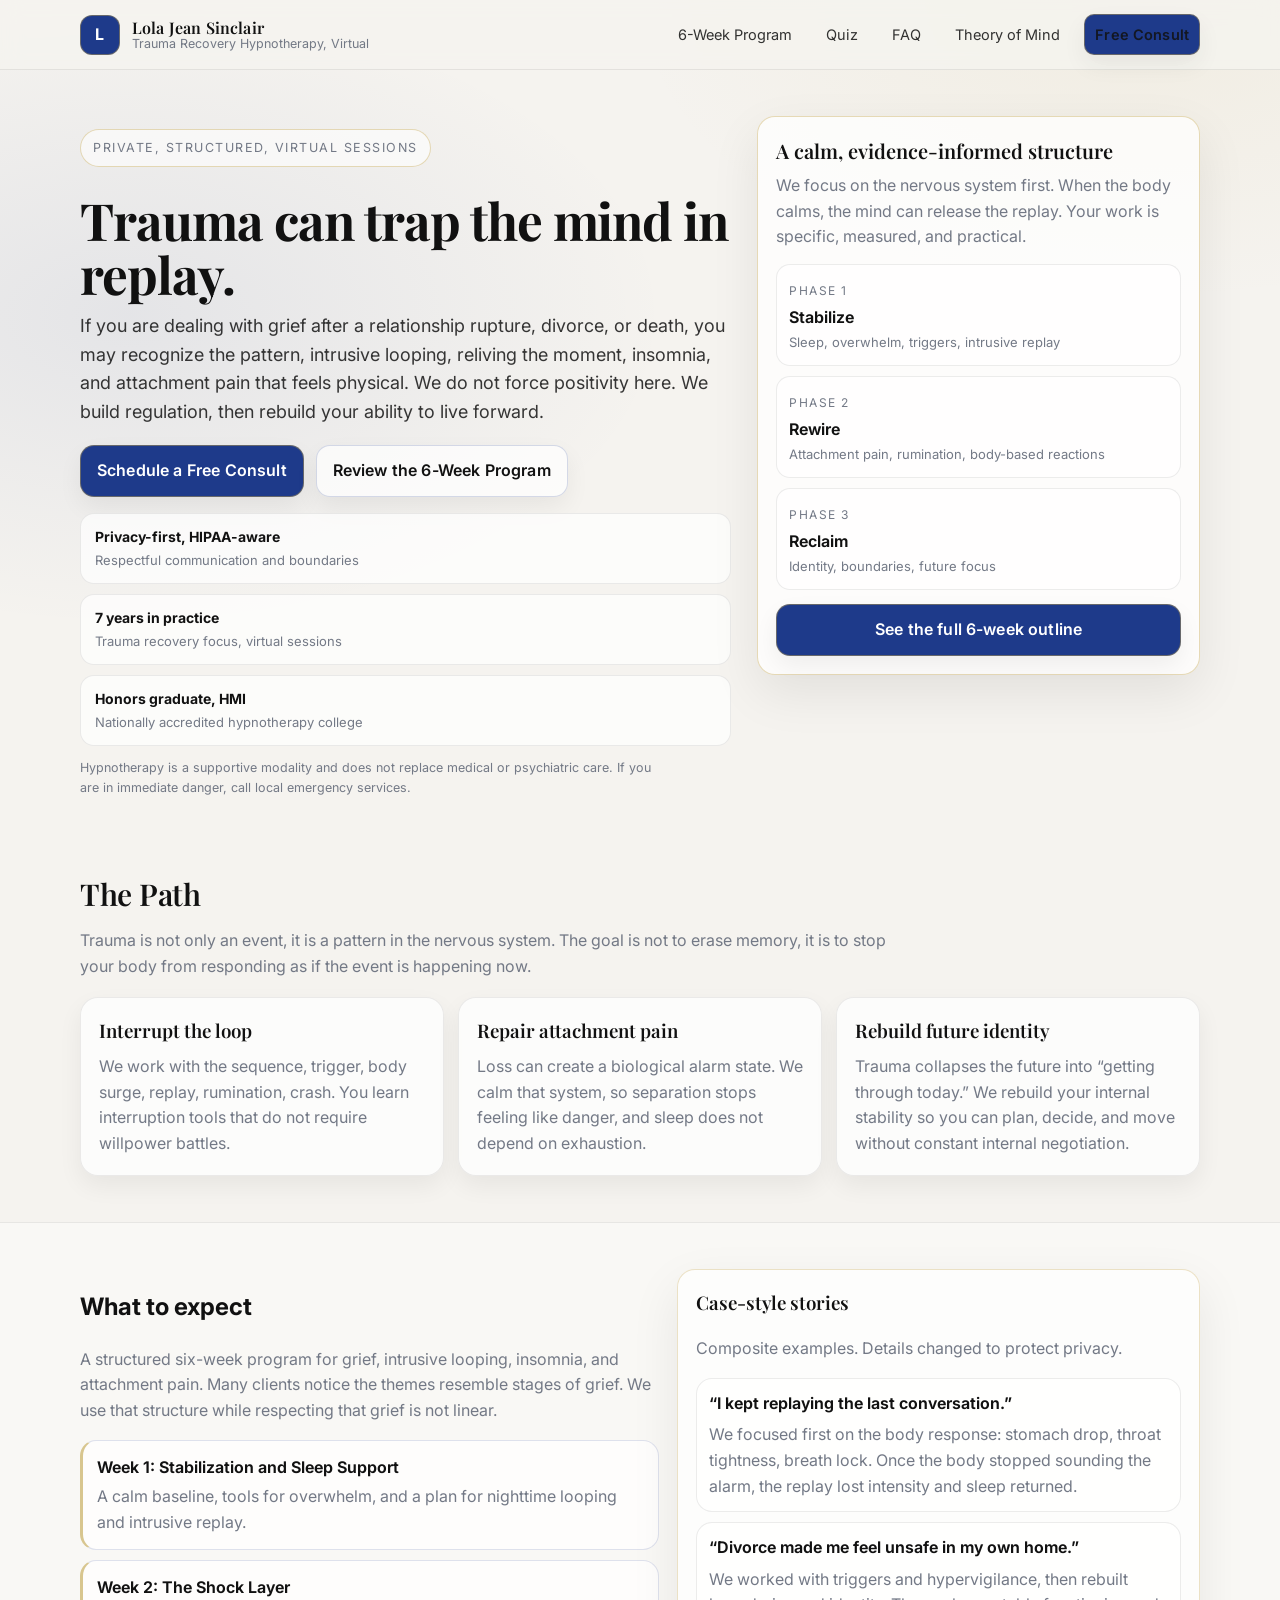
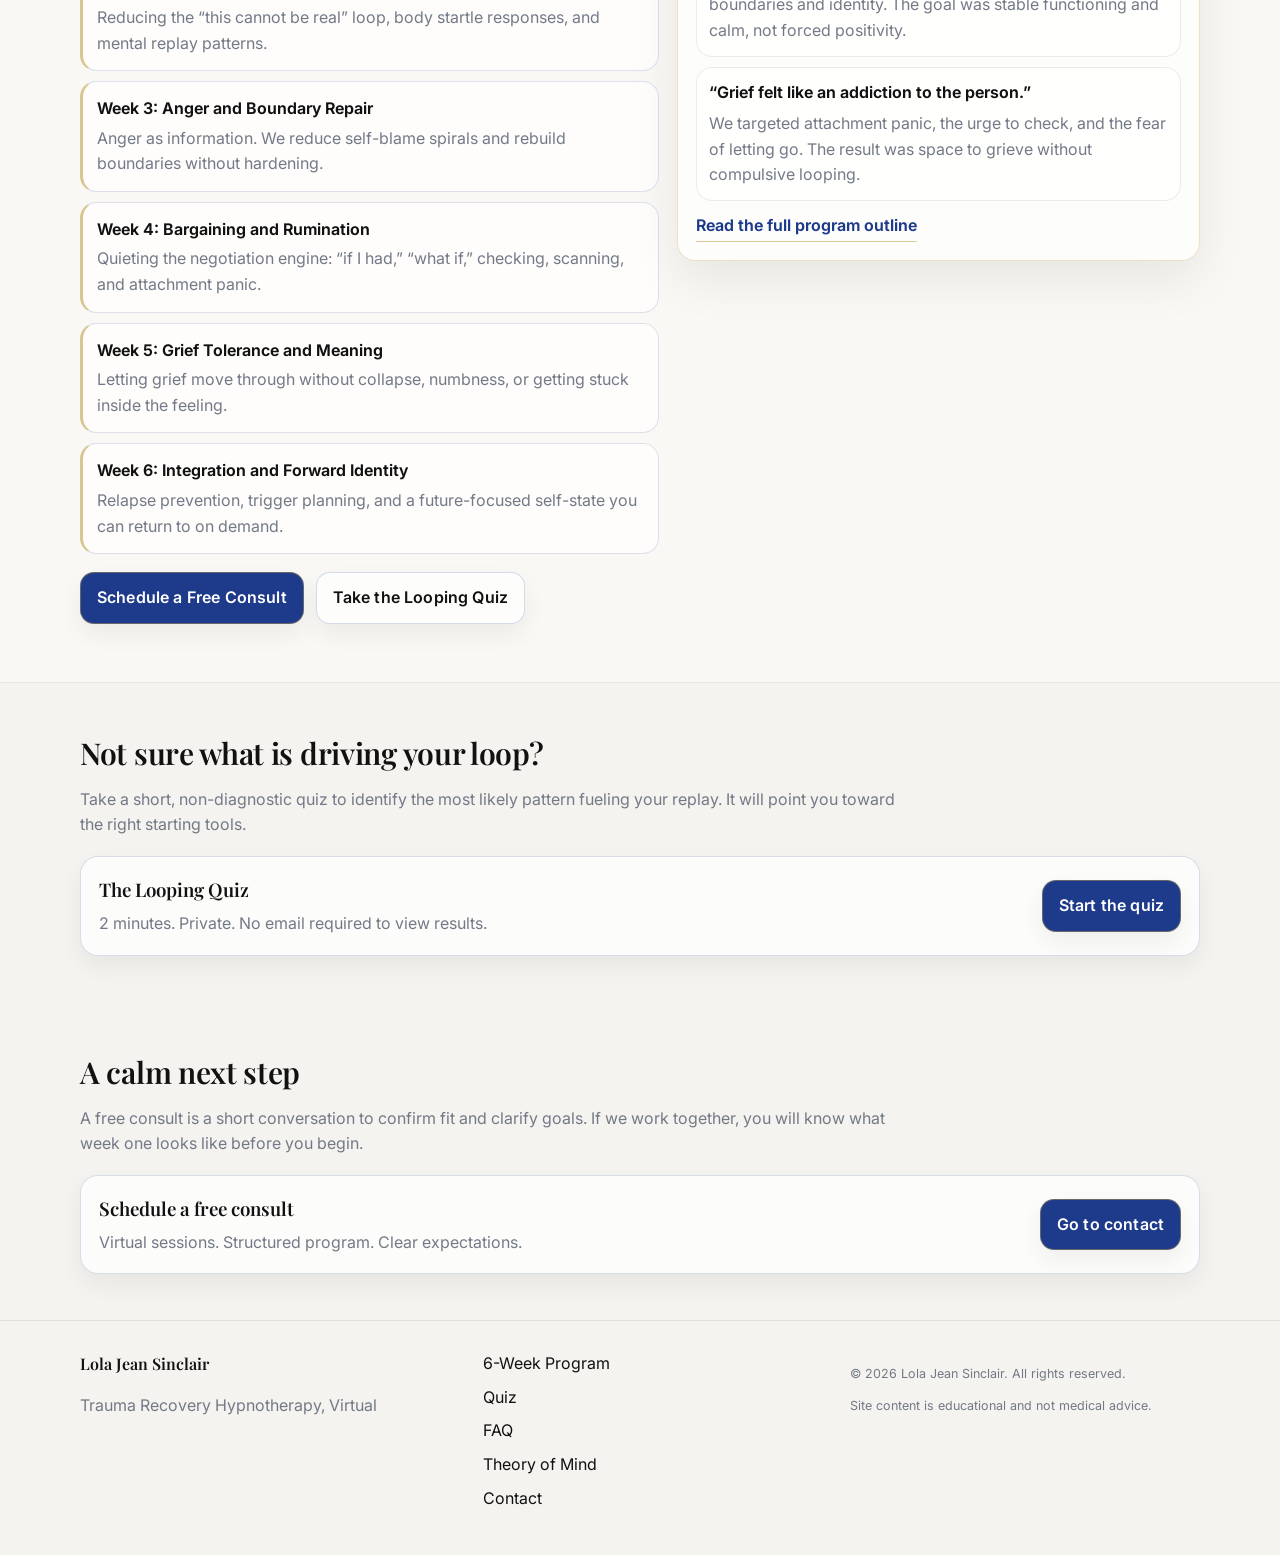
==== commit 41cbe031: "Update content and structure in index.html" ====
--- a/index.html
+++ b/index.html
@@ -4,10 +4,11 @@
   <meta charset="utf-8" />
   <meta name="viewport" content="width=device-width, initial-scale=1" />
   <title>Lola Jean Sinclair | Trauma Recovery Hypnotherapy (Virtual)</title>
-  <meta name="description" content="Luxurious, grounded hypnotherapy for trauma recovery, grief, looping thoughts, insomnia, and attachment pain. Virtual sessions. Book a free consult." />
+  <meta name="description" content="Trauma recovery hypnotherapy for grief, intrusive looping, insomnia, and attachment pain. Structured six-week program. Virtual sessions. Book a free consult." />
   <link rel="stylesheet" href="styles.css" />
   <link rel="icon" href="favicon.ico" />
 </head>
+
 <body>
   <a class="skip-link" href="#main">Skip to content</a>
 
@@ -29,7 +30,7 @@
         <a class="btn btn-small" href="contact.html">Free Consult</a>
       </nav>
 
-      <button class="nav-toggle" id="navToggle" aria-label="Open menu" aria-expanded="false">
+      <button class="nav-toggle" id="navToggle" aria-label="Open menu" aria-expanded="false" aria-controls="mobileNav">
         <span aria-hidden="true">Menu</span>
       </button>
     </div>
@@ -46,149 +47,179 @@
   </header>
 
   <main id="main">
+    <!-- HERO -->
     <section class="hero">
       <div class="container hero-grid">
         <div class="hero-copy">
-          <p class="eyebrow">Virtual sessions, private and focused</p>
-          <h1>When your mind keeps replaying it, we teach it to stop.</h1>
+          <p class="eyebrow">Private, structured, virtual sessions</p>
+
+          <h1>Trauma can trap the mind in replay.</h1>
+
           <p class="lead">
-            Trauma recovery can feel like living inside a loop: intrusive memories, insomnia, attachment pain, and a nervous system that refuses to stand down.
-            My work is structured, gentle, and results-driven. You will not be asked to “just move on.”
+            If you are dealing with grief after a relationship rupture, divorce, or death, you may recognize the pattern,
+            intrusive looping, reliving the moment, insomnia, and attachment pain that feels physical.
+            We do not force positivity here. We build regulation, then rebuild your ability to live forward.
           </p>
 
           <div class="cta-row">
-            <a class="btn" href="contact.html">Book a Free Consult</a>
-            <a class="btn btn-ghost" href="program.html">See the 6-Week Plan</a>
-          </div>
-
-          <ul class="trust-badges" aria-label="Credibility">
-            <li><strong>HIPAA-aware approach</strong><span>Privacy-first communication</span></li>
-            <li><strong>7 years in practice</strong><span>Trauma recovery focused</span></li>
-            <li><strong>Honors graduate</strong><span>America’s first nationally accredited college of hypnotherapy (HMI)</span></li>
+            <a class="btn" href="contact.html">Schedule a Free Consult</a>
+            <a class="btn btn-ghost" href="program.html">Review the 6-Week Program</a>
+          </div>
+
+          <ul class="trust-badges" aria-label="Credentials">
+            <li>
+              <strong>Privacy-first, HIPAA-aware</strong>
+              <span>Respectful communication and boundaries</span>
+            </li>
+            <li>
+              <strong>7 years in practice</strong>
+              <span>Trauma recovery focus, virtual sessions</span>
+            </li>
+            <li>
+              <strong>Honors graduate, HMI</strong>
+              <span>Nationally accredited hypnotherapy college</span>
+            </li>
           </ul>
 
           <p class="fineprint">
-            Note: Hypnotherapy is not a substitute for medical or psychiatric care. If you are in crisis, contact local emergency services.
-          </p>
-        </div>
-
-        <div class="hero-card" aria-label="What you get">
+            Hypnotherapy is a supportive modality and does not replace medical or psychiatric care.
+            If you are in immediate danger, call local emergency services.
+          </p>
+        </div>
+
+        <!-- SIDE CARD -->
+        <div class="hero-card" aria-label="Overview">
           <div class="glass">
-            <h2 class="card-title">A calm, structured reset</h2>
+            <h2 class="card-title">A calm, evidence-informed structure</h2>
             <p class="card-sub">
-              We combine education, subconscious work, and practical nervous-system tools so your progress feels stable, not fragile.
+              We focus on the nervous system first. When the body calms, the mind can release the replay.
+              Your work is specific, measured, and practical.
             </p>
 
             <div class="mini-steps">
               <div class="mini-step">
-                <span class="step-kicker">Step 1</span>
+                <span class="step-kicker">Phase 1</span>
                 <span class="step-title">Stabilize</span>
-                <span class="step-desc">Sleep, looping, overwhelm, triggers</span>
+                <span class="step-desc">Sleep, overwhelm, triggers, intrusive replay</span>
               </div>
               <div class="mini-step">
-                <span class="step-kicker">Step 2</span>
+                <span class="step-kicker">Phase 2</span>
                 <span class="step-title">Rewire</span>
-                <span class="step-desc">Attachment pain, reliving, intrusive moments</span>
+                <span class="step-desc">Attachment pain, rumination, body-based reactions</span>
               </div>
               <div class="mini-step">
-                <span class="step-kicker">Step 3</span>
+                <span class="step-kicker">Phase 3</span>
                 <span class="step-title">Reclaim</span>
                 <span class="step-desc">Identity, boundaries, future focus</span>
               </div>
             </div>
 
-            <a class="btn btn-wide" href="program.html">Explore the 6-Week Program</a>
-          </div>
-        </div>
-      </div>
-    </section>
-
+            <a class="btn btn-wide" href="program.html">See the full 6-week outline</a>
+          </div>
+        </div>
+      </div>
+    </section>
+
+    <!-- THE PATH -->
     <section class="section">
       <div class="container">
         <div class="section-head">
           <h2>The Path</h2>
           <p>
-            Your mind is not broken. It is doing what it learned to do under pressure.
-            The goal is not to erase your past, it is to stop your body from reacting as if the past is happening now.
+            Trauma is not only an event, it is a pattern in the nervous system.
+            The goal is not to erase memory, it is to stop your body from responding as if the event is happening now.
           </p>
         </div>
 
         <div class="cards">
           <article class="card">
-            <h3>Reset the loop</h3>
-            <p>We target the replay cycle: the moment, the body surge, the rumination, the crash. You learn how to interrupt it without white-knuckling.</p>
+            <h3>Interrupt the loop</h3>
+            <p>
+              We work with the sequence, trigger, body surge, replay, rumination, crash.
+              You learn interruption tools that do not require willpower battles.
+            </p>
           </article>
+
           <article class="card">
             <h3>Repair attachment pain</h3>
-            <p>Loss does not only hurt, it bonds. We work with the subconscious attachment system so separation stops feeling like danger.</p>
+            <p>
+              Loss can create a biological alarm state. We calm that system, so separation stops feeling like danger,
+              and sleep does not depend on exhaustion.
+            </p>
           </article>
+
           <article class="card">
-            <h3>Rebuild a future self</h3>
-            <p>Trauma shrinks your timeline. We expand it again, so you can plan, desire, sleep, and function without constant internal negotiation.</p>
+            <h3>Rebuild future identity</h3>
+            <p>
+              Trauma collapses the future into “getting through today.” We rebuild your internal stability so you can plan,
+              decide, and move without constant internal negotiation.
+            </p>
           </article>
         </div>
       </div>
     </section>
 
+    <!-- WHAT TO EXPECT + STORIES -->
     <section class="section alt">
       <div class="container">
         <div class="two-col">
           <div>
             <h2>What to expect</h2>
             <p class="muted">
-              A timeline for the six-week program. Grief is not linear, but structure helps your nervous system trust the process.
+              A structured six-week program for grief, intrusive looping, insomnia, and attachment pain.
+              Many clients notice the themes resemble stages of grief. We use that structure while respecting that grief is not linear.
             </p>
 
             <ol class="timeline">
               <li>
-                <span class="t-title">Week 1: Safety and Stabilization</span>
-                <span class="t-desc">Sleep support, calming the body response, defining your goals, and building your first “interrupt” tools.</span>
+                <span class="t-title">Week 1: Stabilization and Sleep Support</span>
+                <span class="t-desc">A calm baseline, tools for overwhelm, and a plan for nighttime looping and intrusive replay.</span>
               </li>
               <li>
                 <span class="t-title">Week 2: The Shock Layer</span>
-                <span class="t-desc">Working with disbelief, mental replay, “how did this happen?” loops, and the body’s startle response.</span>
+                <span class="t-desc">Reducing the “this cannot be real” loop, body startle responses, and mental replay patterns.</span>
               </li>
               <li>
                 <span class="t-title">Week 3: Anger and Boundary Repair</span>
-                <span class="t-desc">Anger as a signal, not a personality. We rebuild boundaries and reduce self-blame spirals.</span>
+                <span class="t-desc">Anger as information. We reduce self-blame spirals and rebuild boundaries without hardening.</span>
               </li>
               <li>
                 <span class="t-title">Week 4: Bargaining and Rumination</span>
-                <span class="t-desc">The “if I had” loop, obsessive analysis, and attachment panic. We quiet the negotiation engine.</span>
-              </li>
-              <li>
-                <span class="t-title">Week 5: Sadness and Meaning</span>
-                <span class="t-desc">Letting grief move without drowning you. We build tolerance for emotion without collapse.</span>
+                <span class="t-desc">Quieting the negotiation engine: “if I had,” “what if,” checking, scanning, and attachment panic.</span>
+              </li>
+              <li>
+                <span class="t-title">Week 5: Grief Tolerance and Meaning</span>
+                <span class="t-desc">Letting grief move through without collapse, numbness, or getting stuck inside the feeling.</span>
               </li>
               <li>
                 <span class="t-title">Week 6: Integration and Forward Identity</span>
-                <span class="t-desc">A future-focused self-state, relapse prevention, and a plan for triggers, anniversaries, and contact events.</span>
+                <span class="t-desc">Relapse prevention, trigger planning, and a future-focused self-state you can return to on demand.</span>
               </li>
             </ol>
 
             <div class="cta-row">
-              <a class="btn" href="contact.html">Book a Free Consult</a>
-              <a class="btn btn-ghost" href="quiz.html">Take the Quiz</a>
+              <a class="btn" href="contact.html">Schedule a Free Consult</a>
+              <a class="btn btn-ghost" href="quiz.html">Take the Looping Quiz</a>
             </div>
           </div>
 
           <div class="panel">
             <h3>Case-style stories</h3>
-            <p class="muted">Composite examples, details changed to protect privacy.</p>
+            <p class="muted">Composite examples. Details changed to protect privacy.</p>
 
             <div class="story">
-              <p class="story-title">“I could not stop replaying the last conversation.”</p>
+              <p class="story-title">“I kept replaying the last conversation.”</p>
               <p class="story-body">
-                We focused on the body surge that came first: the stomach drop, the heart sprint, the breath lock.
-                Once the body stopped sounding the alarm, the mental replay lost power and sleep returned.
+                We focused first on the body response: stomach drop, throat tightness, breath lock.
+                Once the body stopped sounding the alarm, the replay lost intensity and sleep returned.
               </p>
             </div>
 
             <div class="story">
-              <p class="story-title">“Divorce made me feel unsafe in my own house.”</p>
+              <p class="story-title">“Divorce made me feel unsafe in my own home.”</p>
               <p class="story-body">
                 We worked with triggers and hypervigilance, then rebuilt boundaries and identity.
-                The goal was steady functioning, not a forced “positive mindset.”
+                The goal was stable functioning and calm, not forced positivity.
               </p>
             </div>
 
@@ -200,25 +231,50 @@
               </p>
             </div>
 
-            <a class="link" href="program.html">Read the full 6-week outline</a>
-          </div>
-        </div>
-      </div>
-    </section>
-
+            <a class="link" href="program.html">Read the full program outline</a>
+          </div>
+        </div>
+      </div>
+    </section>
+
+    <!-- QUIZ CTA -->
     <section class="section">
       <div class="container">
         <div class="section-head">
-          <h2>Ready for a calm next step?</h2>
-          <p>Start with a free consult. We clarify fit, goals, and what “success” looks like in your nervous system, not just your thoughts.</p>
+          <h2>Not sure what is driving your loop?</h2>
+          <p>
+            Take a short, non-diagnostic quiz to identify the most likely pattern fueling your replay.
+            It will point you toward the right starting tools.
+          </p>
         </div>
 
         <div class="cta-slab">
           <div>
-            <h3>Book a free consult</h3>
-            <p class="muted">Virtual sessions. Private, structured, and trauma-informed in tone.</p>
-          </div>
-          <a class="btn" href="contact.html">Go to Contact</a>
+            <h3>The Looping Quiz</h3>
+            <p class="muted">2 minutes. Private. No email required to view results.</p>
+          </div>
+          <a class="btn" href="quiz.html">Start the quiz</a>
+        </div>
+      </div>
+    </section>
+
+    <!-- FINAL CTA -->
+    <section class="section">
+      <div class="container">
+        <div class="section-head">
+          <h2>A calm next step</h2>
+          <p>
+            A free consult is a short conversation to confirm fit and clarify goals.
+            If we work together, you will know what week one looks like before you begin.
+          </p>
+        </div>
+
+        <div class="cta-slab">
+          <div>
+            <h3>Schedule a free consult</h3>
+            <p class="muted">Virtual sessions. Structured program. Clear expectations.</p>
+          </div>
+          <a class="btn" href="contact.html">Go to contact</a>
         </div>
       </div>
     </section>
@@ -230,6 +286,7 @@
         <p class="footer-brand">Lola Jean Sinclair</p>
         <p class="muted">Trauma Recovery Hypnotherapy, Virtual</p>
       </div>
+
       <div class="footer-links">
         <a href="program.html">6-Week Program</a>
         <a href="quiz.html">Quiz</a>
@@ -237,9 +294,10 @@
         <a href="kappas-theory.html">Theory of Mind</a>
         <a href="contact.html">Contact</a>
       </div>
+
       <div class="muted small">
         <p>© <span id="year"></span> Lola Jean Sinclair. All rights reserved.</p>
-        <p>Website content is educational and not medical advice.</p>
+        <p>Site content is educational and not medical advice.</p>
       </div>
     </div>
   </footer>
--- a/styles.css
+++ b/styles.css
@@ -1,56 +1,98 @@
+/* styles.css
+   Elegant, calm, non-salesy theme
+   Palette: cobalt, stone, pearl white, metallic gold
+   Typography: refined serif headings + clean sans body
+*/
+
+/* Optional web fonts. If you prefer no external fonts, delete these two lines. */
+@import url("https://fonts.googleapis.com/css2?family=Playfair+Display:wght@500;600;700&family=Inter:wght@400;500;600;700&display=swap");
+
 :root{
-  --bg: #0b0b0c;
-  --bg2: #0f0f12;
-  --panel: rgba(255,255,255,0.04);
-  --panel2: rgba(255,255,255,0.06);
-  --border: rgba(255,255,255,0.10);
-
-  --text: #f3f1ec;
-  --muted: rgba(243,241,236,0.78);
-
-  /* Metallic gold accent */
-  --goldA: #d8c27a;
-  --goldB: #9b7b2f;
-  --goldC: #f3e7b3;
-
-  --shadow: 0 18px 40px rgba(0,0,0,0.45);
+  /* Palette */
+  --bg: #F5F3EF;          /* pearl white */
+  --ink: #111111;         /* charcoal ink */
+  --stone: #6B7280;       /* stone */
+  --cobalt: #1E3A8A;      /* cobalt */
+  --gold: #BFA046;        /* metallic gold */
+
+  /* Surfaces */
+  --surface: rgba(255,255,255,.72);
+  --surface-2: rgba(255,255,255,.58);
+  --stroke: rgba(17,17,17,.12);
+  --stroke-soft: rgba(17,17,17,.08);
+
+  /* Shadows, keep subtle */
+  --shadow-sm: 0 10px 24px rgba(0,0,0,.06);
+  --shadow: 0 18px 50px rgba(0,0,0,.08);
+
+  /* Radii */
   --radius: 18px;
+  --radius-sm: 12px;
+
+  /* Layout */
   --max: 1120px;
+
+  /* Typography */
+  --font-body: "Inter", ui-sans-serif, system-ui, -apple-system, Segoe UI, Roboto, Helvetica, Arial, "Apple Color Emoji","Segoe UI Emoji";
+  --font-head: "Playfair Display", ui-serif, Georgia, "Times New Roman", Times, serif;
 }
 
 *{ box-sizing: border-box; }
-html, body{ margin:0; padding:0; }
+html{ scroll-behavior: smooth; }
 body{
+  margin:0;
+  font-family: var(--font-body);
+  color: var(--ink);
   background:
-    radial-gradient(900px 600px at 12% 0%, rgba(216,194,122,0.10), transparent 60%),
-    radial-gradient(900px 600px at 100% 10%, rgba(155,123,47,0.08), transparent 55%),
-    linear-gradient(180deg, var(--bg), var(--bg2));
-  color: var(--text);
-  font-family: Inter, system-ui, -apple-system, Segoe UI, Roboto, Arial, sans-serif;
-}
-
-.wrap{
-  max-width: var(--max);
+    radial-gradient(900px 520px at 10% 10%, rgba(30,58,138,.08), transparent 60%),
+    radial-gradient(900px 520px at 90% 0%, rgba(191,160,70,.08), transparent 58%),
+    var(--bg);
+  line-height: 1.6;
+}
+
+a{ color: inherit; text-decoration: none; }
+a:hover{ text-decoration: underline; }
+
+.container{
+  width: min(var(--max), calc(100% - 40px));
   margin: 0 auto;
-  padding: 0 20px;
-}
-
-a{ color: var(--goldA); text-decoration: none; }
-a:hover{ text-decoration: underline; }
-
+}
+
+/* Accessibility */
+.skip-link{
+  position:absolute;
+  left:-9999px;
+  top:auto;
+  width:1px;
+  height:1px;
+  overflow:hidden;
+}
+.skip-link:focus{
+  left:16px;
+  top:16px;
+  width:auto;
+  height:auto;
+  padding:10px 12px;
+  background:#fff;
+  border: 1px solid var(--stroke);
+  border-radius: 10px;
+  box-shadow: var(--shadow-sm);
+  z-index:999;
+}
+
+/* Header */
 .site-header{
   position: sticky;
-  top: 0;
+  top:0;
   z-index: 50;
-  background: rgba(11,11,12,0.78);
   backdrop-filter: blur(10px);
-  border-bottom: 1px solid rgba(255,255,255,0.08);
-}
-
-.header-row{
+  background: rgba(245,243,239,.84);
+  border-bottom: 1px solid var(--stroke-soft);
+}
+.header-inner{
   display:flex;
   align-items:center;
-  justify-content: space-between;
+  justify-content:space-between;
   padding: 14px 0;
   gap: 14px;
 }
@@ -59,37 +101,33 @@
   display:flex;
   align-items:center;
   gap: 12px;
-  min-width: 0;
-}
-
-.mark{
-  width: 42px;
-  height: 42px;
-  border-radius: 14px;
+  min-width: 240px;
+}
+.brand-mark{
+  width: 40px;
+  height: 40px;
+  border-radius: 12px;
   display:grid;
   place-items:center;
-  background: linear-gradient(135deg, var(--goldC), var(--goldB));
-  color: #17120a;
-  font-family: Fraunces, Georgia, serif;
-  font-weight: 600;
-  letter-spacing: 0.5px;
-  box-shadow: var(--shadow);
-}
-
-.brand-text{ display:flex; flex-direction: column; min-width: 0; }
+  background: var(--cobalt);
+  border: 1px solid rgba(191,160,70,.45);
+  color: #fff;
+  font-weight: 700;
+  letter-spacing: .02em;
+}
+.brand-text{
+  display:flex;
+  flex-direction:column;
+  line-height:1.1;
+}
 .brand-name{
-  font-family: Fraunces, Georgia, serif;
-  font-size: 16px;
-  font-weight: 600;
-  letter-spacing: 0.4px;
-  white-space: nowrap;
-  overflow: hidden;
-  text-overflow: ellipsis;
+  font-family: var(--font-head);
+  font-weight: 600;
+  letter-spacing: .01em;
 }
 .brand-sub{
-  font-size: 12px;
-  color: var(--muted);
-  margin-top: 2px;
+  font-size: 12.5px;
+  color: rgba(107,114,128,.95);
 }
 
 .nav{
@@ -97,264 +135,366 @@
   align-items:center;
   gap: 14px;
 }
-
 .nav a{
-  color: rgba(243,241,236,0.90);
-  font-size: 14px;
-}
-.nav a:hover{ text-decoration:none; color: rgba(243,241,236,1); }
+  font-size: 14.5px;
+  color: rgba(17,17,17,.86);
+  padding: 8px 10px;
+  border-radius: 10px;
+}
+.nav a:hover{
+  background: rgba(30,58,138,.06);
+  text-decoration: none;
+}
 
 .nav-toggle{
   display:none;
-  border: 1px solid rgba(255,255,255,0.14);
-  background: rgba(255,255,255,0.04);
-  color: var(--text);
+  border:1px solid var(--stroke);
+  background: rgba(255,255,255,.65);
   border-radius: 12px;
   padding: 10px 12px;
+  box-shadow: var(--shadow-sm);
 }
 
 .mobile-nav{
-  border-top: 1px solid rgba(255,255,255,0.08);
-  padding: 12px 20px 16px;
+  border-top: 1px solid var(--stroke-soft);
+  background: rgba(245,243,239,.92);
+}
+.mobile-nav-inner{
+  display:grid;
+  gap: 8px;
+  padding: 14px 0 18px;
+}
+.mobile-nav-inner a{
+  padding: 12px 12px;
+  border: 1px solid var(--stroke-soft);
+  border-radius: 12px;
+  background: rgba(255,255,255,.70);
+  text-decoration:none;
+}
+.mobile-nav-inner a.btn{
+  border: 1px solid rgba(191,160,70,.35);
+}
+
+/* Hero */
+.hero{
+  padding: 46px 0 26px;
+}
+.hero-grid{
+  display:grid;
+  grid-template-columns: 1.25fr .85fr;
+  gap: 26px;
+  align-items: start;
+}
+
+.eyebrow{
+  display:inline-flex;
+  gap: 10px;
+  align-items:center;
+  font-size: 12.5px;
+  letter-spacing: .12em;
+  text-transform: uppercase;
+  color: rgba(107,114,128,.95);
+  border: 1px solid rgba(191,160,70,.38);
+  padding: 8px 12px;
+  border-radius: 999px;
+  background: rgba(255,255,255,.60);
+}
+
+h1{
+  margin: 14px 0 10px;
+  font-family: var(--font-head);
+  font-size: clamp(34px, 4vw, 54px);
+  line-height: 1.06;
+  letter-spacing: -.02em;
+}
+.lead{
+  margin: 0 0 16px;
+  font-size: 18px;
+  color: rgba(17,17,17,.84);
+  max-width: 64ch;
+}
+
+.cta-row{
   display:flex;
-  flex-direction: column;
-  gap: 10px;
-}
-
+  gap: 12px;
+  flex-wrap: wrap;
+  margin: 18px 0 12px;
+}
+
+/* Buttons, calm and confident */
 .btn{
   display:inline-flex;
   align-items:center;
   justify-content:center;
+  padding: 12px 16px;
+  border-radius: 14px;
+  background: var(--cobalt);
+  color: #fff;
+  font-weight: 600;
+  letter-spacing: .01em;
+  border: 1px solid rgba(191,160,70,.45);
+  text-decoration:none;
+  box-shadow: var(--shadow-sm);
+}
+.btn:hover{
+  text-decoration:none;
+  filter: brightness(1.03);
+}
+.btn:active{ transform: translateY(1px); }
+
+.btn-small{
+  padding: 10px 12px;
+  border-radius: 12px;
+  font-size: 14px;
+}
+.btn-wide{ width: 100%; }
+
+.btn-ghost{
+  background: rgba(255,255,255,.70);
+  color: var(--ink);
+  border: 1px solid rgba(30,58,138,.18);
+  box-shadow: var(--shadow-sm);
+}
+.btn-ghost:hover{
+  background: rgba(255,255,255,.82);
+}
+
+.trust-badges{
+  list-style:none;
+  padding:0;
+  margin: 16px 0 8px;
+  display:grid;
   gap: 10px;
-  border-radius: 999px;
-  padding: 10px 14px;
-  font-size: 14px;
-  font-weight: 600;
-  letter-spacing: 0.2px;
-  border: 1px solid transparent;
-  text-decoration:none;
-  cursor: pointer;
-}
-
-.btn-lg{ padding: 12px 18px; font-size: 15px; }
-
-.btn-gold{
-  background: linear-gradient(135deg, var(--goldC), var(--goldB));
-  color: #17120a;
-  box-shadow: 0 12px 26px rgba(155,123,47,0.18);
-}
-.btn-gold:hover{ filter: brightness(1.02); text-decoration:none; }
-
-.btn-ghost{
-  background: rgba(255,255,255,0.03);
-  border-color: rgba(255,255,255,0.14);
-  color: var(--text);
-}
-.btn-ghost:hover{ background: rgba(255,255,255,0.06); text-decoration:none; }
-
-.hero{
-  padding: 64px 0 34px;
-}
-
-.hero-grid{
-  display:grid;
-  grid-template-columns: 1.25fr 0.75fr;
+}
+.trust-badges li{
+  display:grid;
+  gap: 2px;
+  padding: 12px 14px;
+  border-radius: 14px;
+  border: 1px solid var(--stroke-soft);
+  background: rgba(255,255,255,.70);
+}
+.trust-badges strong{ font-size: 14px; }
+.trust-badges span{
+  font-size: 13px;
+  color: rgba(107,114,128,.95);
+}
+
+.fineprint{
+  margin: 12px 0 0;
+  font-size: 12.5px;
+  color: rgba(107,114,128,.95);
+  max-width: 74ch;
+}
+
+/* Right-side hero card */
+.hero-card .glass{
+  border-radius: var(--radius);
+  border: 1px solid rgba(191,160,70,.38);
+  background: rgba(255,255,255,.74);
+  box-shadow: var(--shadow);
+  padding: 18px;
+  position: sticky;
+  top: 88px;
+}
+.card-title{
+  margin: 0 0 6px;
+  font-family: var(--font-head);
+  font-weight: 600;
+  font-size: 20px;
+}
+.card-sub{ margin: 0 0 14px; color: rgba(107,114,128,.95); }
+
+.mini-steps{
+  display:grid;
+  gap: 10px;
+  margin-bottom: 14px;
+}
+.mini-step{
+  border: 1px solid var(--stroke-soft);
+  border-radius: 14px;
+  padding: 12px 12px;
+  background: rgba(255,255,255,.70);
+}
+.step-kicker{
+  font-size: 12px;
+  letter-spacing: .12em;
+  text-transform: uppercase;
+  color: rgba(107,114,128,.95);
+}
+.step-title{ display:block; font-weight: 650; margin-top: 2px; }
+.step-desc{
+  display:block;
+  color: rgba(107,114,128,.95);
+  font-size: 13px;
+  margin-top: 2px;
+}
+
+/* Sections */
+.section{
+  padding: 46px 0;
+}
+.section.alt{
+  background: rgba(255,255,255,.38);
+  border-top: 1px solid var(--stroke-soft);
+  border-bottom: 1px solid var(--stroke-soft);
+}
+.section-head{
+  display:grid;
+  gap: 10px;
+  margin-bottom: 18px;
+  max-width: 82ch;
+}
+.section-head h2{
+  margin:0;
+  font-family: var(--font-head);
+  font-weight: 600;
+  font-size: 30px;
+  letter-spacing: -.01em;
+}
+.section-head p{ margin:0; color: rgba(107,114,128,.95); }
+
+.cards{
+  display:grid;
+  grid-template-columns: repeat(3, 1fr);
+  gap: 14px;
+}
+.card{
+  border-radius: var(--radius);
+  border: 1px solid var(--stroke-soft);
+  background: rgba(255,255,255,.72);
+  box-shadow: var(--shadow-sm);
+  padding: 18px;
+}
+.card h3{
+  margin: 0 0 8px;
+  font-family: var(--font-head);
+  font-weight: 600;
+}
+.card p{ margin: 0; color: rgba(107,114,128,.95); }
+
+/* Two-column layout */
+.two-col{
+  display:grid;
+  grid-template-columns: 1.05fr .95fr;
   gap: 18px;
   align-items: start;
 }
-
-.kicker{
+.muted{ color: rgba(107,114,128,.95); }
+
+/* Timeline */
+.timeline{
+  margin: 14px 0 0;
+  padding: 0;
+  list-style: none;
+  display:grid;
+  gap: 10px;
+}
+.timeline li{
+  border: 1px solid rgba(30,58,138,.14);
+  border-left: 3px solid rgba(191,160,70,.60);
+  border-radius: 16px;
+  padding: 14px 14px;
+  background: rgba(255,255,255,.72);
+}
+.t-title{ display:block; font-weight: 650; }
+.t-desc{ display:block; color: rgba(107,114,128,.95); margin-top: 4px; }
+
+/* Side panel */
+.panel{
+  border-radius: var(--radius);
+  border: 1px solid rgba(191,160,70,.30);
+  background: rgba(255,255,255,.70);
+  box-shadow: var(--shadow);
+  padding: 18px;
+}
+.panel h3{
+  margin-top: 0;
+  font-family: var(--font-head);
+  font-weight: 600;
+}
+.story{
+  border: 1px solid var(--stroke-soft);
+  border-radius: 16px;
+  padding: 12px 12px;
+  background: rgba(255,255,255,.72);
+  margin-top: 10px;
+}
+.story-title{
+  margin: 0 0 6px;
+  font-weight: 650;
+}
+.story-body{ margin: 0; color: rgba(107,114,128,.95); }
+
+/* Links that feel premium, not salesy */
+.link{
   display:inline-block;
-  font-size: 12px;
-  letter-spacing: 0.18em;
-  text-transform: uppercase;
-  color: rgba(243,241,236,0.70);
-  margin: 0 0 12px;
-}
-
-.hero h1{
-  font-family: Fraunces, Georgia, serif;
-  font-size: 44px;
-  line-height: 1.08;
-  font-weight: 400;
-  margin: 0 0 12px;
-}
-
-.lead{
+  margin-top: 12px;
+  color: var(--cobalt);
+  font-weight: 650;
+  text-decoration: none;
+  border-bottom: 1px solid rgba(191,160,70,.55);
+  padding-bottom: 2px;
+}
+.link:hover{
+  text-decoration:none;
+  border-bottom-color: rgba(191,160,70,.95);
+}
+
+/* CTA slab */
+.cta-slab{
+  display:flex;
+  align-items:center;
+  justify-content:space-between;
+  gap: 14px;
+  padding: 18px;
+  border-radius: var(--radius);
+  border: 1px solid rgba(30,58,138,.16);
+  background: rgba(255,255,255,.72);
+  box-shadow: var(--shadow-sm);
+}
+.cta-slab h3{
+  margin: 0 0 6px;
+  font-family: var(--font-head);
+  font-weight: 600;
+}
+.cta-slab p{ margin: 0; }
+
+/* Footer */
+.site-footer{
+  padding: 30px 0 44px;
+  border-top: 1px solid var(--stroke-soft);
+  background: rgba(245,243,239,.75);
+}
+.footer-grid{
+  display:grid;
+  grid-template-columns: 1.1fr 1fr 1fr;
+  gap: 18px;
+  align-items:start;
+}
+.footer-brand{
+  margin: 0;
+  font-family: var(--font-head);
+  font-weight: 600;
   font-size: 16px;
-  line-height: 1.75;
-  color: var(--muted);
-  margin: 0 0 18px;
-  max-width: 720px;
-}
-
-.cta-row{
-  display:flex;
-  gap: 12px;
-  flex-wrap: wrap;
-  margin: 6px 0 10px;
-}
-
-.micro{
-  margin: 0;
-  font-size: 12px;
-  color: rgba(243,241,236,0.70);
-}
-
-.hero-card{
-  background: var(--panel);
-  border: 1px solid var(--border);
-  border-radius: var(--radius);
-  padding: 18px;
-  box-shadow: var(--shadow);
-}
-
-.card-title{
-  font-family: Fraunces, Georgia, serif;
-  font-weight: 600;
-  font-size: 18px;
-  margin: 0 0 10px;
-}
-
-.card-subtitle{
-  font-family: Fraunces, Georgia, serif;
-  font-weight: 600;
-  font-size: 16px;
-  margin: 0 0 8px;
-}
-
-.card-text{
-  margin: 0 0 12px;
-  color: var(--muted);
-  font-size: 14px;
-  line-height: 1.6;
-}
-
-.checklist{
-  margin: 0 0 14px 18px;
-  padding: 0;
-  color: rgba(243,241,236,0.84);
-  font-size: 14px;
-}
-
-.divider{
-  height: 1px;
-  background: rgba(255,255,255,0.10);
-  margin: 14px 0;
-}
-
-.reset-text{
-  margin: 12px 0 0;
-  font-size: 13px;
-  color: rgba(243,241,236,0.78);
-  line-height: 1.55;
-  min-height: 22px;
-}
-
-.section{
-  padding: 56px 0;
-  border-top: 1px solid rgba(255,255,255,0.06);
-}
-
-.section-alt{
-  background: rgba(255,255,255,0.02);
-}
-
-.section-head h2{
-  font-family: Fraunces, Georgia, serif;
-  font-size: 28px;
-  font-weight: 500;
-  margin: 0 0 10px;
-}
-
-.section-head p{
-  margin: 0 0 18px;
-  color: var(--muted);
-  line-height: 1.7;
-  max-width: 820px;
-}
-
-.grid-3{
-  display:grid;
-  grid-template-columns: repeat(3, 1fr);
-  gap: 14px;
-}
-
-.grid-2{
-  display:grid;
-  grid-template-columns: repeat(2, 1fr);
-  gap: 14px;
-}
-
-.tile{
-  background: var(--panel2);
-  border: 1px solid rgba(255,255,255,0.10);
-  border-radius: var(--radius);
-  padding: 16px;
-}
-
-.tile h3{
-  font-family: Fraunces, Georgia, serif;
-  font-size: 18px;
-  font-weight: 600;
-  margin: 0 0 10px;
-}
-
-.tile p{
-  margin: 0;
-  color: var(--muted);
-  line-height: 1.7;
-  font-size: 14px;
-}
-
-.note{
-  margin-top: 18px;
-  font-size: 12px;
-  color: rgba(243,241,236,0.66);
-  line-height: 1.6;
-}
-
-.faq{
-  display:grid;
-  gap: 10px;
-  max-width: 920px;
-}
-
-.faq-item{
-  background: var(--panel2);
-  border: 1px solid rgba(255,255,255,0.10);
-  border-radius: var(--radius);
-  padding: 14px 16px;
-}
-
-.faq-item summary{
-  cursor: pointer;
-  font-weight: 600;
-  color: rgba(243,241,236,0.92);
-}
-
-.faq-item p{
-  margin: 10px 0 0;
-  color: var(--muted);
-  line-height: 1.7;
-  font-size: 14px;
-}
-
-.site-footer{
-  padding-top: 20px;
-}
-
-.footer-text{
-  margin: 0;
-  font-size: 12px;
-  color: rgba(243,241,236,0.66);
-}
+}
+.footer-links{
+  display:grid;
+  gap: 8px;
+}
+.small{ font-size: 12.5px; }
 
 /* Responsive */
-@media (max-width: 900px){
+@media (max-width: 980px){
   .hero-grid{ grid-template-columns: 1fr; }
-  .grid-3{ grid-template-columns: 1fr; }
-  .grid-2{ grid-template-columns: 1fr; }
+  .hero-card .glass{ position: relative; top: 0; }
+  .cards{ grid-template-columns: 1fr; }
+  .two-col{ grid-template-columns: 1fr; }
+  .footer-grid{ grid-template-columns: 1fr; }
+}
+
+@media (max-width: 820px){
   .nav{ display:none; }
   .nav-toggle{ display:inline-flex; }
-}
+  .cta-slab{ flex-direction: column; align-items: flex-start; }
+}
